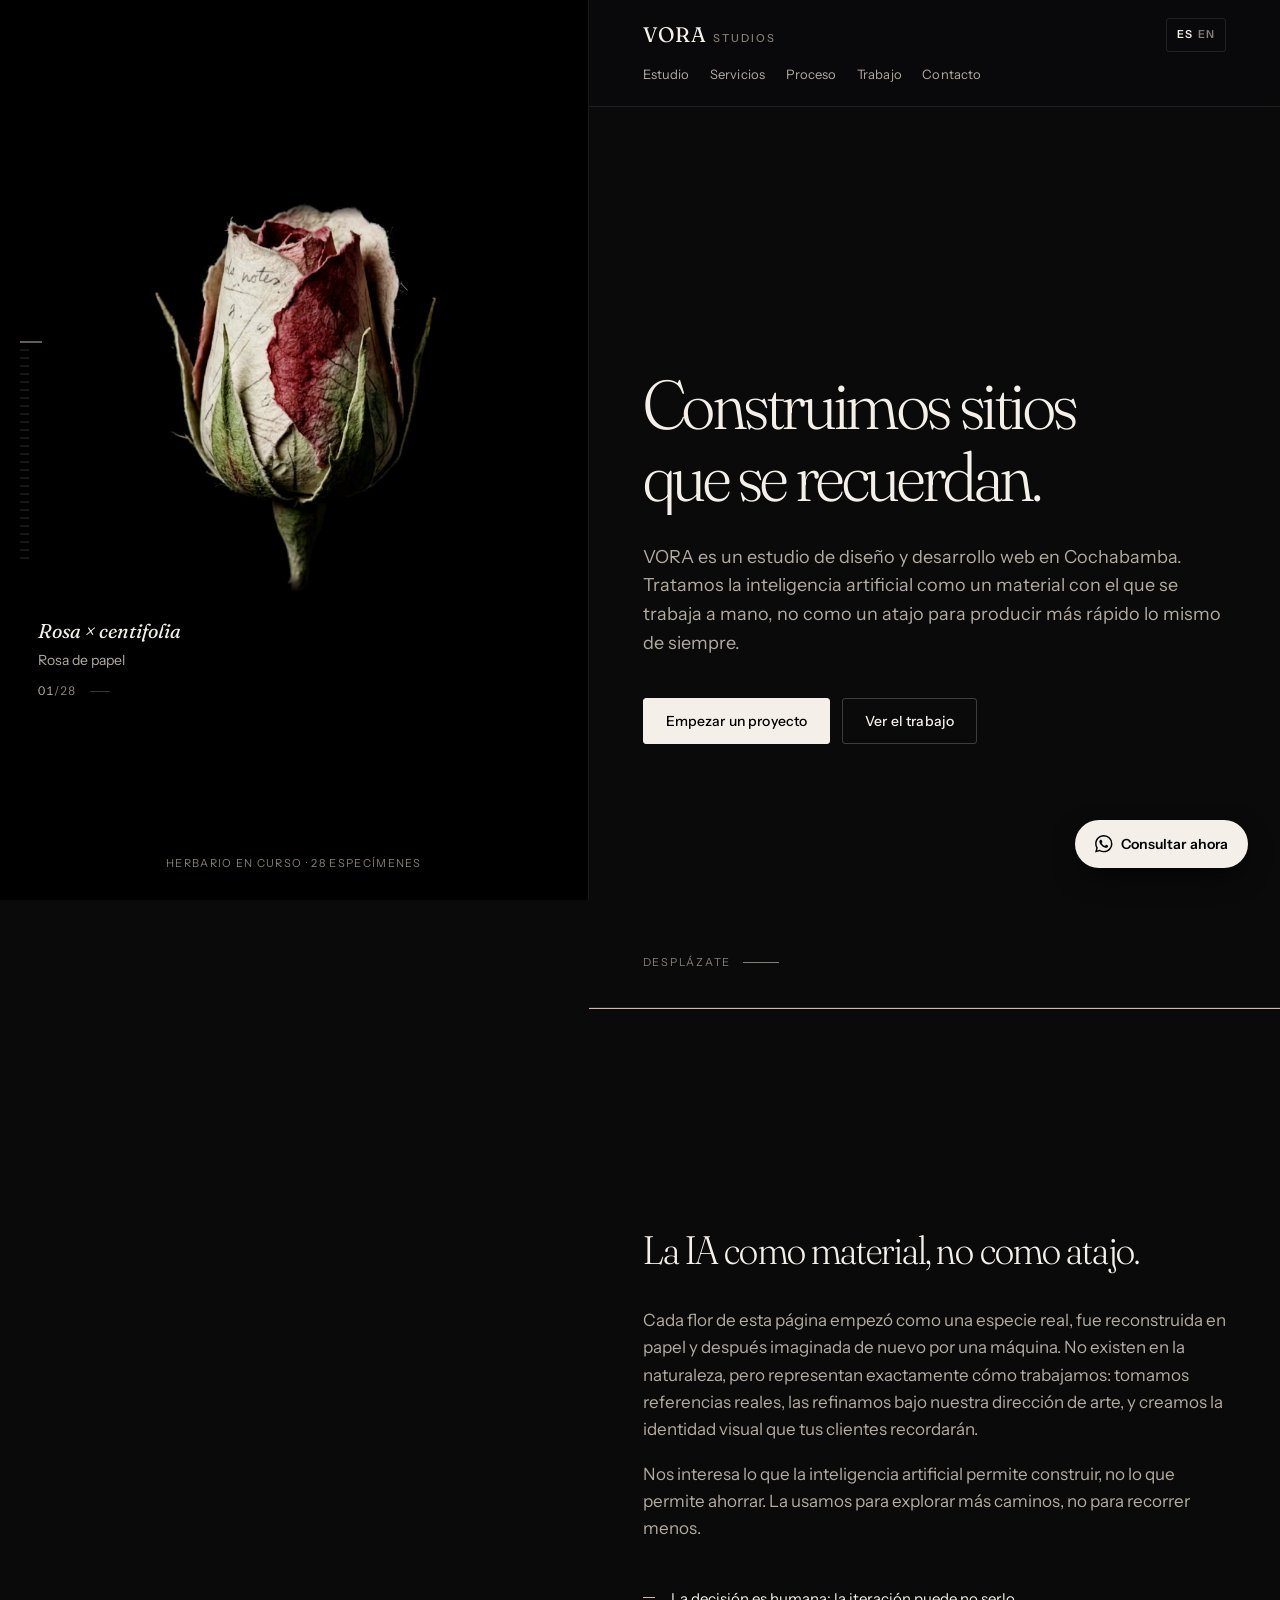
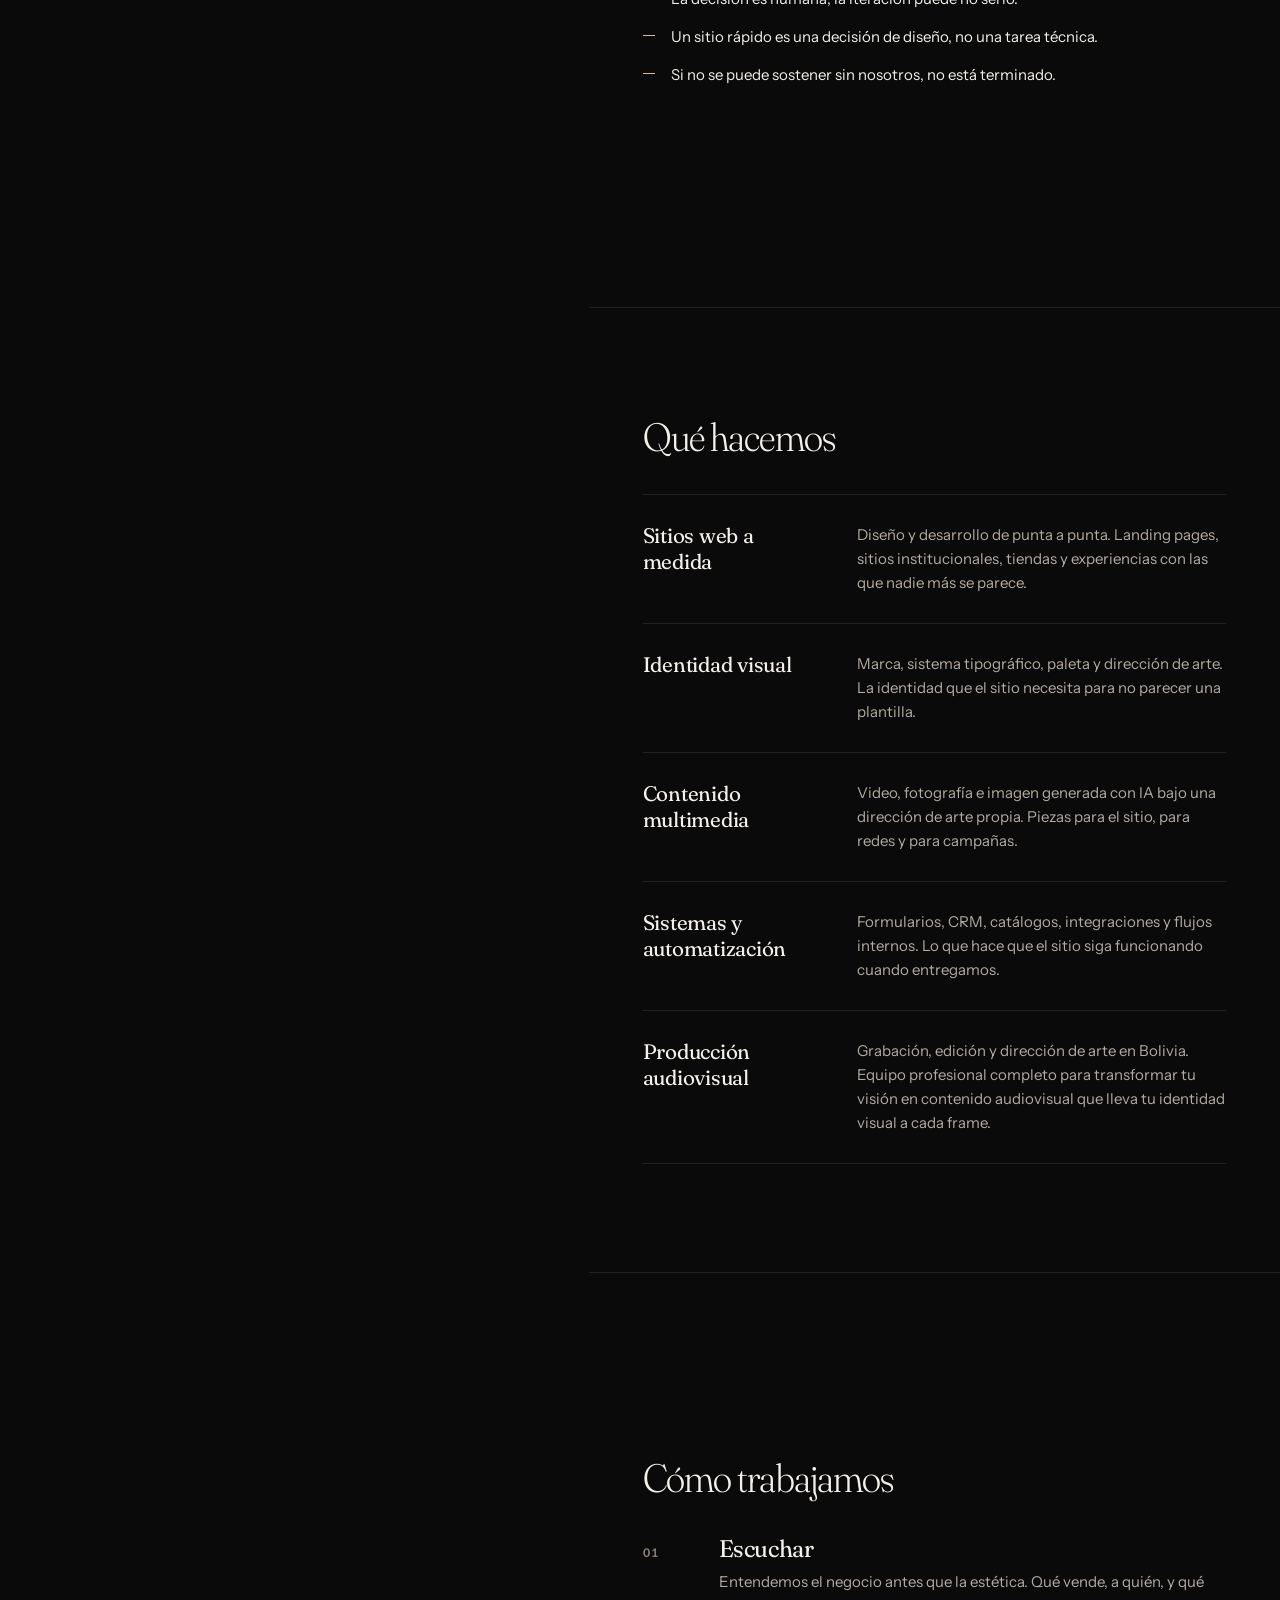
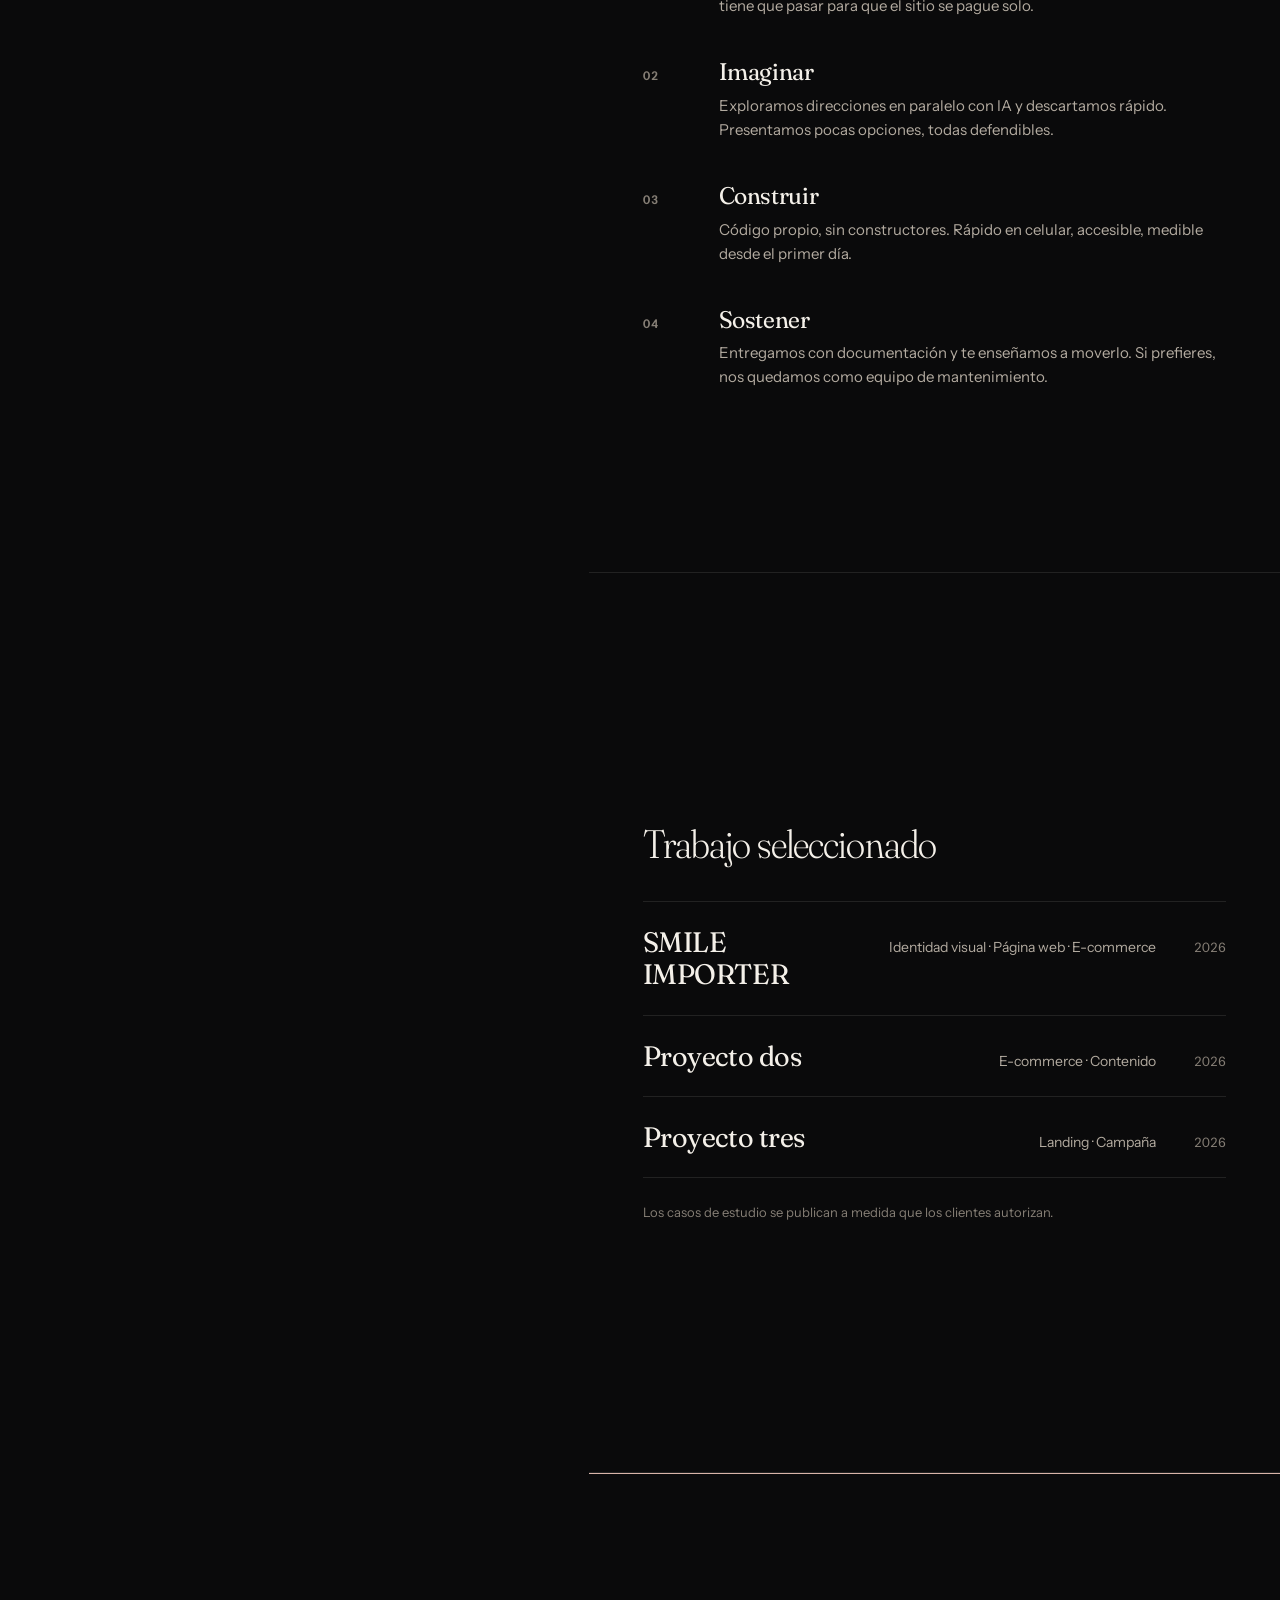
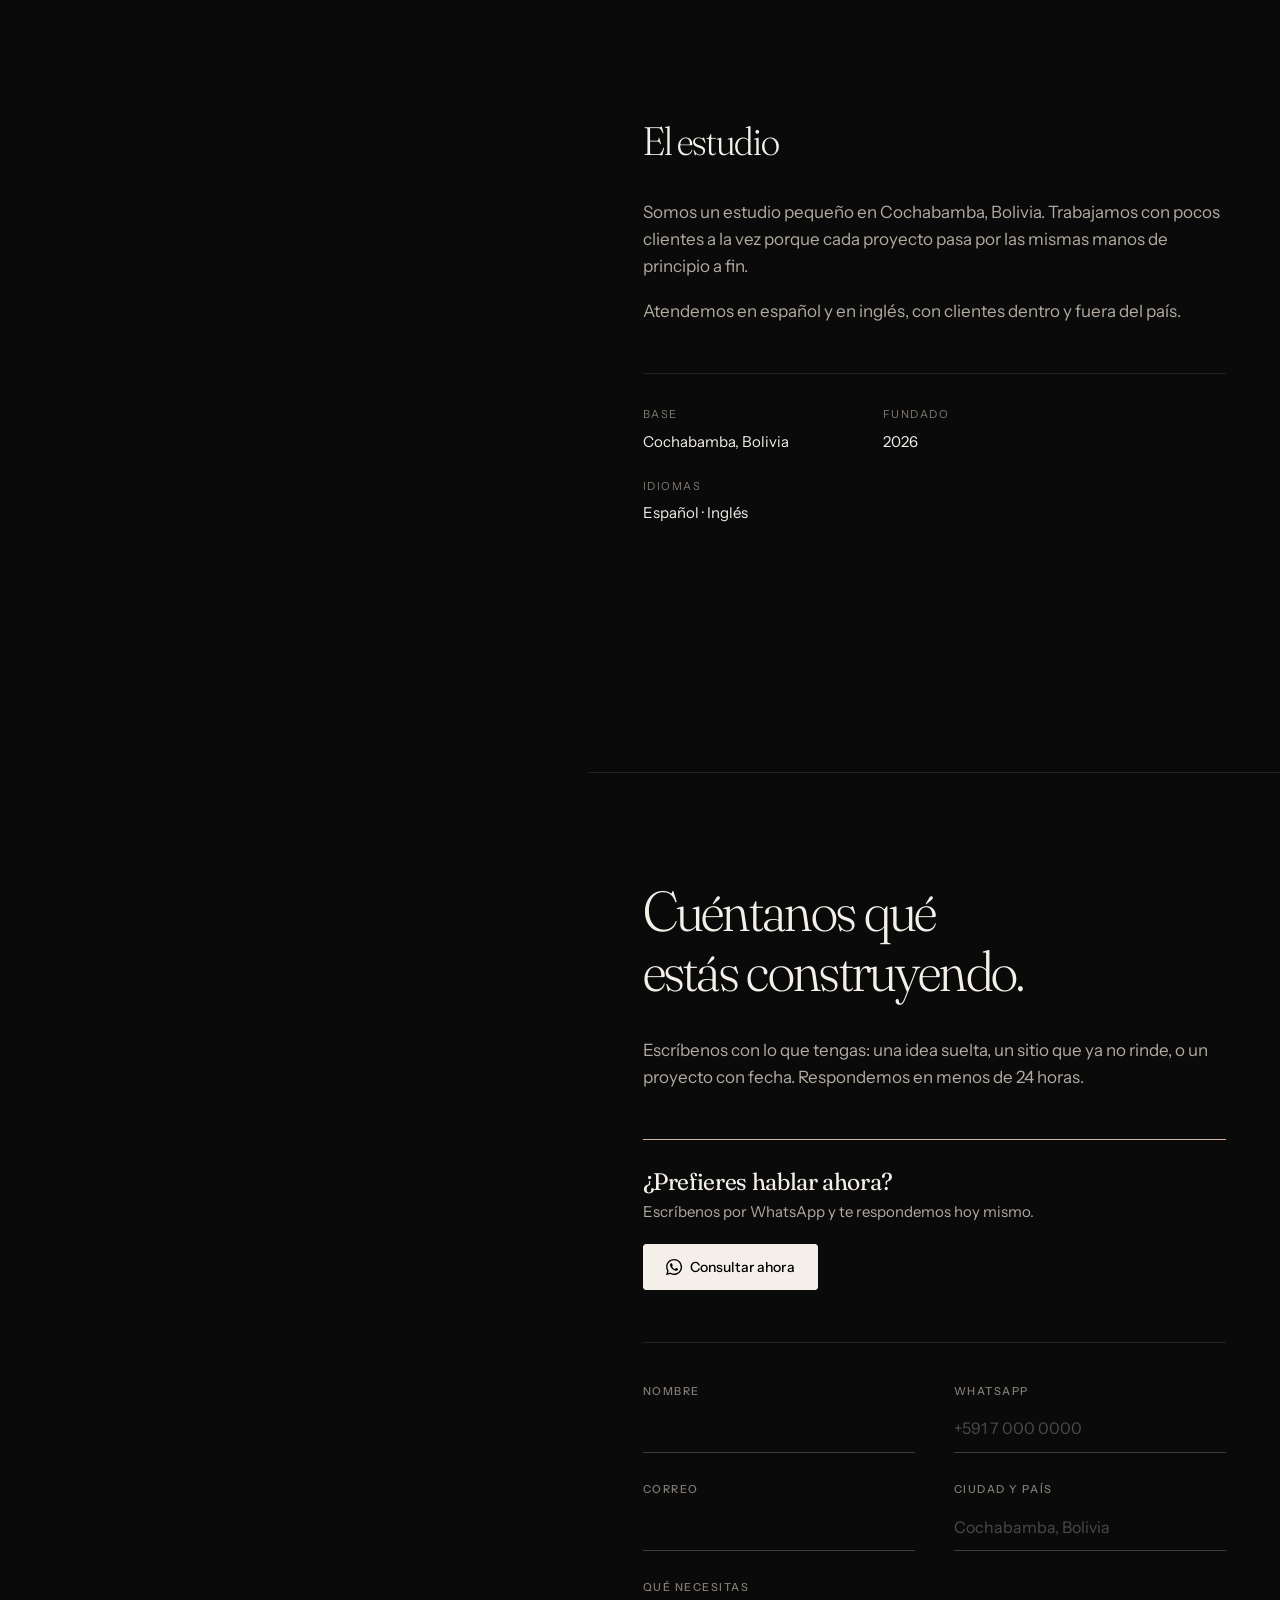
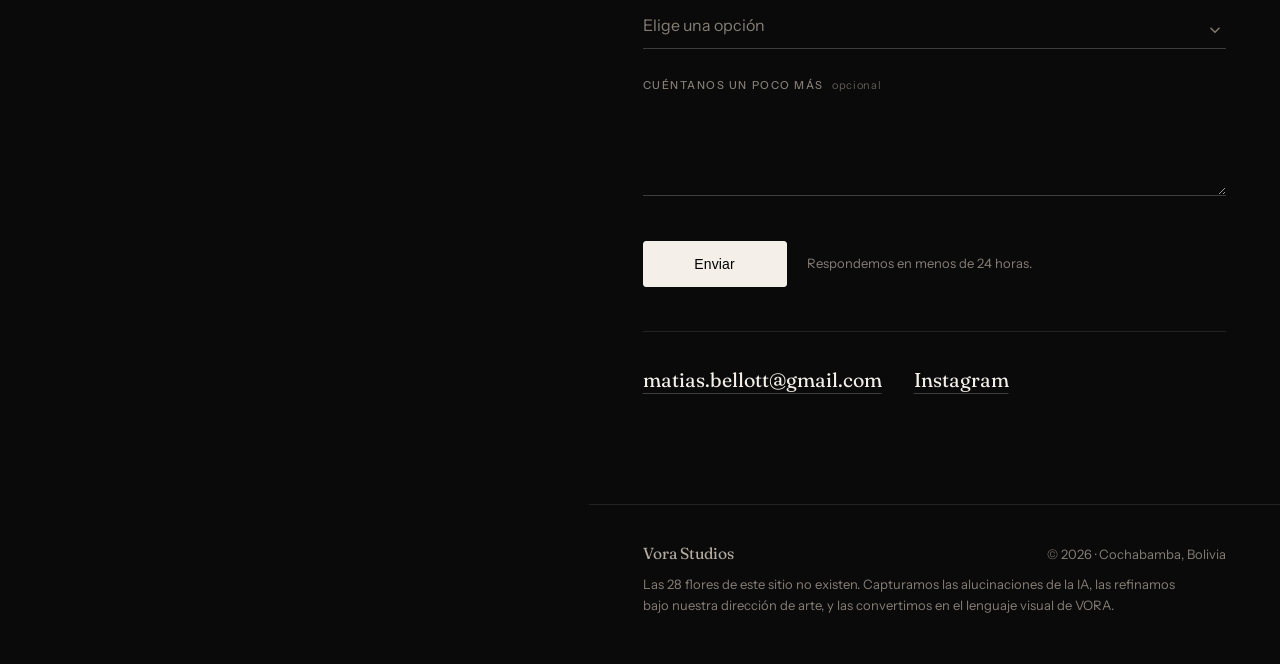
==== index.html @ 1b7791d2 "Sitio de Vora Studios: estático, bilingüe ES/EN, panel de flores con scroll Renombrado de Voluta a V" ====
<!DOCTYPE html>
<html lang="es">
<head>
<meta charset="utf-8">
<meta name="viewport" content="width=device-width, initial-scale=1, viewport-fit=cover">
<title>Vora Studios — Estudio de diseño y desarrollo web</title>
<meta name="description" content="VORA es un estudio de diseño y desarrollo web en Cochabamba, Bolivia. Usamos inteligencia artificial como material creativo, no como atajo.">
<meta name="theme-color" content="#000000">
<link rel="preconnect" href="">
<link rel="stylesheet" href="assets/fonts/fonts.css">
<link rel="stylesheet" href="assets/css/vora.css">
<link rel="preload" as="image" href="assets/video/posters/01-rosa-marfil.jpg">
</head>
<body>

<a class="skip" href="#contenido" data-i18n="skip">Saltar al contenido</a>

<!-- ─────────── Columna izquierda: el herbario ─────────── -->
<aside class="stage" aria-label="Herbario digital de Vora">

  <div class="stage__frame">
    <video class="stage__layer is-live" muted playsinline preload="auto"
           poster="assets/video/posters/01-rosa-marfil.jpg"
           src="assets/video/flores/01-rosa-marfil.mp4"></video>
    <video class="stage__layer" muted playsinline preload="auto"></video>
  </div>

  <figcaption class="specimen" aria-live="polite">
    <p class="specimen__latin" data-slot="latin">Rosa × centifolia</p>
    <p class="specimen__common"><span data-slot="common">Rosa de papel</span><span class="specimen__tag" data-slot="tag" hidden>no registrada</span></p>
    <p class="specimen__meta">
      <span class="specimen__index"><span data-slot="index">01</span><span class="specimen__total">/28</span></span>
      <span class="specimen__phase" data-slot="phase">Observación</span>
    </p>
  </figcaption>

  <ol class="rail" aria-hidden="true"></ol>

  <p class="stage__note" data-i18n="stageNote">Herbario en curso · 28 especímenes</p>
</aside>

<!-- ─────────── Columna derecha: la página ─────────── -->
<div class="page">

  <header class="topbar">
    <a class="mark" href="#inicio" aria-label="Vora Studios, inicio">
      <span class="mark__name">Vora</span>
      <span class="mark__suffix">Studios</span>
    </a>
    <nav class="nav" aria-label="Principal">
      <a href="#estudio" data-i18n="navStudio">Estudio</a>
      <a href="#servicios" data-i18n="navServices">Servicios</a>
      <a href="#proceso" data-i18n="navProcess">Proceso</a>
      <a href="#trabajo" data-i18n="navWork">Trabajo</a>
      <a href="#contacto" data-i18n="navContact">Contacto</a>
    </nav>
    <button class="lang" type="button" aria-label="Cambiar idioma a inglés">
      <span class="lang__on">ES</span><span class="lang__off">EN</span>
    </button>
  </header>

  <main id="contenido">

    <!-- 1 ───────────────────────────────────────────── -->
    <section class="block block--hero" id="inicio">
      <h1 class="hero__title">
        <span class="line"><span data-i18n="heroLine1">Construimos sitios</span></span>
        <span class="line"><span data-i18n="heroLine2">que se recuerdan.</span></span>
      </h1>
      <p class="hero__lede measure" data-i18n="heroLede">
        VORA es un estudio de diseño y desarrollo web en Cochabamba. Tratamos la
        inteligencia artificial como un material con el que se trabaja a mano, no como
        un atajo para producir más rápido lo mismo de siempre.
      </p>
      <div class="hero__actions">
        <a class="btn btn--solid" href="#contacto" data-i18n="heroCtaPrimary">Empezar un proyecto</a>
        <a class="btn btn--ghost" href="#trabajo" data-i18n="heroCtaSecondary">Ver el trabajo</a>
      </div>
      <p class="hero__cue" aria-hidden="true"><span data-i18n="heroCue">Desplázate</span></p>
    </section>

    <!-- 2 ───────────────────────────────────────────── -->
    <section class="block" id="manifiesto" data-reveal="rule">
      <h2 class="h2" data-i18n="manifestoTitle">La IA como material, no como atajo.</h2>
      <div class="prose measure">
        <p data-i18n="manifestoP1">
          Cada flor de esta página empezó como una especie real, fue reconstruida en papel
          y después imaginada de nuevo por una máquina. No existen en la naturaleza, pero representan
          exactamente cómo trabajamos: tomamos referencias reales, las refinamos bajo nuestra dirección de arte,
          y creamos la identidad visual que tus clientes recordarán.
        </p>
        <p data-i18n="manifestoP2">
          Nos interesa lo que la inteligencia artificial permite construir, no lo que permite
          ahorrar. La usamos para explorar más caminos, no para recorrer menos.
        </p>
      </div>
      <ul class="beliefs">
        <li><span data-i18n="belief1">La decisión es humana; la iteración puede no serlo.</span></li>
        <li><span data-i18n="belief2">Un sitio rápido es una decisión de diseño, no una tarea técnica.</span></li>
        <li><span data-i18n="belief3">Si no se puede sostener sin nosotros, no está terminado.</span></li>
      </ul>
    </section>

    <!-- 3 ───────────────────────────────────────────── -->
    <section class="block" id="servicios" data-reveal="stagger">
      <h2 class="h2" data-i18n="servicesTitle">Qué hacemos</h2>
      <ul class="services">
        <li class="service">
          <h3 class="service__name" data-i18n="service1Name">Sitios web a medida</h3>
          <p class="service__desc" data-i18n="service1Desc">Diseño y desarrollo de punta a punta. Landing pages, sitios institucionales, tiendas y experiencias con las que nadie más se parece.</p>
        </li>
        <li class="service">
          <h3 class="service__name" data-i18n="service2Name">Identidad visual</h3>
          <p class="service__desc" data-i18n="service2Desc">Marca, sistema tipográfico, paleta y dirección de arte. La identidad que el sitio necesita para no parecer una plantilla.</p>
        </li>
        <li class="service">
          <h3 class="service__name" data-i18n="service3Name">Contenido multimedia</h3>
          <p class="service__desc" data-i18n="service3Desc">Video, fotografía e imagen generada con IA bajo una dirección de arte propia. Piezas para el sitio, para redes y para campañas.</p>
        </li>
        <li class="service">
          <h3 class="service__name" data-i18n="service4Name">Sistemas y automatización</h3>
          <p class="service__desc" data-i18n="service4Desc">Formularios, CRM, catálogos, integraciones y flujos internos. Lo que hace que el sitio siga funcionando cuando entregamos.</p>
        </li>
        <li class="service">
          <h3 class="service__name" data-i18n="service5Name">Producción audiovisual</h3>
          <p class="service__desc" data-i18n="service5Desc">Grabación, edición y dirección de arte en Bolivia. Equipo profesional completo para transformar tu visión en contenido audiovisual que lleva tu identidad visual a cada frame.</p>
        </li>
      </ul>
    </section>

    <!-- 4 ───────────────────────────────────────────── -->
    <section class="block" id="proceso" data-reveal="stagger">
      <h2 class="h2" data-i18n="processTitle">Cómo trabajamos</h2>
      <ol class="steps">
        <li class="step">
          <span class="step__n">01</span>
          <h3 class="step__name" data-i18n="step1Name">Escuchar</h3>
          <p class="step__desc measure" data-i18n="step1Desc">Entendemos el negocio antes que la estética. Qué vende, a quién, y qué tiene que pasar para que el sitio se pague solo.</p>
        </li>
        <li class="step">
          <span class="step__n">02</span>
          <h3 class="step__name" data-i18n="step2Name">Imaginar</h3>
          <p class="step__desc measure" data-i18n="step2Desc">Exploramos direcciones en paralelo con IA y descartamos rápido. Presentamos pocas opciones, todas defendibles.</p>
        </li>
        <li class="step">
          <span class="step__n">03</span>
          <h3 class="step__name" data-i18n="step3Name">Construir</h3>
          <p class="step__desc measure" data-i18n="step3Desc">Código propio, sin constructores. Rápido en celular, accesible, medible desde el primer día.</p>
        </li>
        <li class="step">
          <span class="step__n">04</span>
          <h3 class="step__name" data-i18n="step4Name">Sostener</h3>
          <p class="step__desc measure" data-i18n="step4Desc">Entregamos con documentación y te enseñamos a moverlo. Si prefieres, nos quedamos como equipo de mantenimiento.</p>
        </li>
      </ol>
    </section>

    <!-- 5 ───────────────────────────────────────────── -->
    <section class="block" id="trabajo" data-reveal="stagger">
      <h2 class="h2" data-i18n="workTitle">Trabajo seleccionado</h2>
      <ul class="work">
        <li class="project">
          <h3 class="project__name" data-i18n="project1Name">SMILE IMPORTER</h3>
          <p class="project__kind" data-i18n="project1Kind">Identidad visual · Página web · E-commerce</p>
          <p class="project__year">2026</p>
        </li>
        <li class="project">
          <h3 class="project__name" data-i18n="project2Name">Proyecto dos</h3>
          <p class="project__kind" data-i18n="project2Kind">E-commerce · Contenido</p>
          <p class="project__year">2026</p>
        </li>
        <li class="project">
          <h3 class="project__name" data-i18n="project3Name">Proyecto tres</h3>
          <p class="project__kind" data-i18n="project3Kind">Landing · Campaña</p>
          <p class="project__year">2026</p>
        </li>
      </ul>
      <p class="work__note" data-i18n="workNote">Los casos de estudio se publican a medida que los clientes autorizan.</p>
    </section>

    <!-- 6 ───────────────────────────────────────────── -->
    <section class="block" id="estudio" data-reveal="rule">
      <h2 class="h2" data-i18n="studioTitle">El estudio</h2>
      <div class="prose measure">
        <p data-i18n="studioP1">
          Somos un estudio pequeño en Cochabamba, Bolivia. Trabajamos con pocos clientes
          a la vez porque cada proyecto pasa por las mismas manos de principio a fin.
        </p>
        <p data-i18n="studioP2">
          Atendemos en español y en inglés, con clientes dentro y fuera del país.
        </p>
      </div>
      <dl class="facts">
        <div><dt data-i18n="factBaseLabel">Base</dt><dd data-i18n="factBaseValue">Cochabamba, Bolivia</dd></div>
        <div><dt data-i18n="factFoundedLabel">Fundado</dt><dd>2026</dd></div>
        <div><dt data-i18n="factLangLabel">Idiomas</dt><dd data-i18n="factLangValue">Español · Inglés</dd></div>
      </dl>
    </section>

    <!-- 7 ───────────────────────────────────────────── -->
    <section class="block block--contact" id="contacto">
      <h2 class="h2 h2--big" data-i18n="contactTitle">Cuéntanos qué estás construyendo.</h2>
      <p class="prose measure" data-i18n="contactLede">
        Escríbenos con lo que tengas: una idea suelta, un sitio que ya no rinde, o un
        proyecto con fecha. Respondemos en menos de 24 horas.
      </p>

      <!-- Salida rápida para quien no quiere llenar campos -->
      <aside class="direct">
        <div>
          <p class="direct__title" data-i18n="directTitle">¿Prefieres hablar ahora?</p>
          <p class="direct__sub" data-i18n="directSub">Escríbenos por WhatsApp y te respondemos hoy mismo.</p>
        </div>
        <a class="btn btn--solid direct__btn" data-wa href="#" rel="noopener">
          <svg class="ico" viewBox="0 0 24 24" fill="currentColor" aria-hidden="true"><path d="M17.472 14.382c-.297-.149-1.758-.867-2.03-.967-.273-.099-.471-.148-.67.15-.197.297-.767.966-.94 1.164-.173.199-.347.223-.644.075-.297-.15-1.255-.463-2.39-1.475-.883-.788-1.48-1.761-1.653-2.059-.173-.297-.018-.458.13-.606.134-.133.298-.347.446-.52.149-.174.198-.298.298-.497.099-.198.05-.371-.025-.52-.075-.149-.669-1.612-.916-2.207-.242-.579-.487-.5-.669-.51a12.8 12.8 0 0 0-.57-.01c-.198 0-.52.074-.792.372-.272.297-1.04 1.016-1.04 2.479 0 1.462 1.065 2.875 1.213 3.074.149.198 2.096 3.2 5.077 4.487.71.306 1.263.489 1.694.625.712.227 1.36.195 1.872.118.571-.085 1.758-.719 2.006-1.413.248-.694.248-1.289.173-1.413-.074-.124-.272-.198-.57-.347m-5.421 7.403h-.004a9.87 9.87 0 0 1-5.031-1.378l-.361-.214-3.741.982.998-3.648-.235-.374a9.86 9.86 0 0 1-1.51-5.26c.001-5.45 4.436-9.884 9.888-9.884 2.64 0 5.122 1.03 6.988 2.898a9.825 9.825 0 0 1 2.893 6.994c-.003 5.45-4.437 9.884-9.885 9.884m8.413-18.297A11.815 11.815 0 0 0 12.05 0C5.495 0 .16 5.335.157 11.892c0 2.096.547 4.142 1.588 5.945L.057 24l6.305-1.654a11.882 11.882 0 0 0 5.683 1.448h.005c6.554 0 11.89-5.335 11.893-11.893A11.821 11.821 0 0 0 20.465 3.488"/></svg>
          <span data-i18n="waCta">Consultar ahora</span>
        </a>
      </aside>

      <form class="form" novalidate>
        <div class="form__grid">
          <p class="field">
            <label class="field__label" for="f-nombre" data-i18n="fName">Nombre</label>
            <input class="field__input" id="f-nombre" name="nombre" type="text"
                   autocomplete="name" required maxlength="80">
          </p>
          <p class="field">
            <label class="field__label" for="f-wa" data-i18n="fPhone">WhatsApp</label>
            <input class="field__input" id="f-wa" name="whatsapp" type="tel"
                   autocomplete="tel" required maxlength="24" placeholder="+591 7 000 0000">
          </p>
          <p class="field">
            <label class="field__label" for="f-mail" data-i18n="fMail">Correo</label>
            <input class="field__input" id="f-mail" name="correo" type="email"
                   autocomplete="email" required maxlength="120">
          </p>
          <p class="field">
            <label class="field__label" for="f-lugar" data-i18n="fPlace">Ciudad y país</label>
            <input class="field__input" id="f-lugar" name="lugar" type="text"
                   required maxlength="80" placeholder="Cochabamba, Bolivia">
          </p>
        </div>

        <p class="field">
          <label class="field__label" for="f-tipo" data-i18n="fKind">Qué necesitas</label>
          <span class="field__select">
            <select class="field__input" id="f-tipo" name="tipo" required>
              <option value="" selected disabled data-i18n="fKind0">Elige una opción</option>
              <option data-i18n="fKind1">Sitio web a medida</option>
              <option data-i18n="fKind2">Rediseño de un sitio que ya tengo</option>
              <option data-i18n="fKind3">Identidad visual</option>
              <option data-i18n="fKind4">Contenido multimedia</option>
              <option data-i18n="fKind5">Sistemas y automatización</option>
              <option data-i18n="fKind6">Varias cosas · todavía no lo tengo claro</option>
            </select>
            <svg class="field__chevron" viewBox="0 0 24 24" fill="none" stroke="currentColor"
                 stroke-width="1.75" aria-hidden="true"><path d="m6 9 6 6 6-6"/></svg>
          </span>
        </p>

        <p class="field">
          <label class="field__label" for="f-detalle">
            <span data-i18n="fDetail">Cuéntanos un poco más</span>
            <span class="field__opt" data-i18n="fOptional">opcional</span>
          </label>
          <textarea class="field__input" id="f-detalle" name="detalle" rows="3" maxlength="600"></textarea>
        </p>

        <div class="form__foot">
          <button class="btn btn--solid form__send" type="submit">
            <span data-i18n="fSend">Enviar</span>
          </button>
          <p class="form__note" data-i18n="fNote">Respondemos en menos de 24 horas.</p>
        </div>

        <p class="form__msg" role="status" aria-live="polite" hidden></p>
      </form>

      <!-- El correo se arma en JS por lo mismo que el número: un mailto: escrito
           en el HTML es lo primero que levantan los bots de spam. -->
      <ul class="channels">
        <li><a data-mail href="#">—</a></li>
        <li><a href="https://instagram.com/" rel="noopener">Instagram</a></li>
      </ul>
    </section>

  </main>

  <footer class="foot">
    <p class="foot__mark">Vora Studios</p>
    <p class="foot__legal">© <span data-slot="year">2026</span> · <span data-i18n="footRights">Cochabamba, Bolivia</span></p>
    <p class="foot__credit" data-i18n="footCredit">Las 28 flores de este sitio no existen. Capturamos las alucinaciones de la IA, las refinamos bajo nuestra dirección de arte, y las convertimos en el lenguaje visual de VORA.</p>
  </footer>

</div>

<!-- Aparece pasado el hero y acompaña el resto del scroll -->
<a class="fab" data-wa href="#" rel="noopener" aria-label="Consultar por WhatsApp">
  <svg class="ico" viewBox="0 0 24 24" fill="currentColor" aria-hidden="true"><path d="M17.472 14.382c-.297-.149-1.758-.867-2.03-.967-.273-.099-.471-.148-.67.15-.197.297-.767.966-.94 1.164-.173.199-.347.223-.644.075-.297-.15-1.255-.463-2.39-1.475-.883-.788-1.48-1.761-1.653-2.059-.173-.297-.018-.458.13-.606.134-.133.298-.347.446-.52.149-.174.198-.298.298-.497.099-.198.05-.371-.025-.52-.075-.149-.669-1.612-.916-2.207-.242-.579-.487-.5-.669-.51a12.8 12.8 0 0 0-.57-.01c-.198 0-.52.074-.792.372-.272.297-1.04 1.016-1.04 2.479 0 1.462 1.065 2.875 1.213 3.074.149.198 2.096 3.2 5.077 4.487.71.306 1.263.489 1.694.625.712.227 1.36.195 1.872.118.571-.085 1.758-.719 2.006-1.413.248-.694.248-1.289.173-1.413-.074-.124-.272-.198-.57-.347m-5.421 7.403h-.004a9.87 9.87 0 0 1-5.031-1.378l-.361-.214-3.741.982.998-3.648-.235-.374a9.86 9.86 0 0 1-1.51-5.26c.001-5.45 4.436-9.884 9.888-9.884 2.64 0 5.122 1.03 6.988 2.898a9.825 9.825 0 0 1 2.893 6.994c-.003 5.45-4.437 9.884-9.885 9.884m8.413-18.297A11.815 11.815 0 0 0 12.05 0C5.495 0 .16 5.335.157 11.892c0 2.096.547 4.142 1.588 5.945L.057 24l6.305-1.654a11.882 11.882 0 0 0 5.683 1.448h.005c6.554 0 11.89-5.335 11.893-11.893A11.821 11.821 0 0 0 20.465 3.488"/></svg>
  <span class="fab__label" data-i18n="waCta">Consultar ahora</span>
</a>

<script src="assets/js/flores.js"></script>
<script src="assets/js/i18n.js"></script>
<script src="assets/js/vora.js"></script>
</body>
</html>
---- assets/fonts/fonts.css ----
/* vietnamese */
@font-face {
  font-family: 'Fraunces';
  font-style: italic;
  font-weight: 300 700;
  font-display: swap;
  src: url(./6NUT8FyLNQOQZAnv9ZwNpOQkzO1A.woff2) format('woff2');
  unicode-range: U+0102-0103, U+0110-0111, U+0128-0129, U+0168-0169, U+01A0-01A1, U+01AF-01B0, U+0300-0301, U+0303-0304, U+0308-0309, U+0323, U+0329, U+1EA0-1EF9, U+20AB;
}
/* latin-ext */
@font-face {
  font-family: 'Fraunces';
  font-style: italic;
  font-weight: 300 700;
  font-display: swap;
  src: url(./6NUT8FyLNQOQZAnv9ZwNpOUkzO1A.woff2) format('woff2');
  unicode-range: U+0100-02BA, U+02BD-02C5, U+02C7-02CC, U+02CE-02D7, U+02DD-02FF, U+0304, U+0308, U+0329, U+1D00-1DBF, U+1E00-1E9F, U+1EF2-1EFF, U+2020, U+20A0-20AB, U+20AD-20C0, U+2113, U+2C60-2C7F, U+A720-A7FF;
}
/* latin */
@font-face {
  font-family: 'Fraunces';
  font-style: italic;
  font-weight: 300 700;
  font-display: swap;
  src: url(./6NUT8FyLNQOQZAnv9ZwNpOskzA.woff2) format('woff2');
  unicode-range: U+0000-00FF, U+0131, U+0152-0153, U+02BB-02BC, U+02C6, U+02DA, U+02DC, U+0304, U+0308, U+0329, U+2000-206F, U+20AC, U+2122, U+2191, U+2193, U+2212, U+2215, U+FEFF, U+FFFD;
}
/* vietnamese */
@font-face {
  font-family: 'Fraunces';
  font-style: normal;
  font-weight: 300 700;
  font-display: swap;
  src: url(./6NUV8FyLNQOQZAnv9ZwHlOk8yA.woff2) format('woff2');
  unicode-range: U+0102-0103, U+0110-0111, U+0128-0129, U+0168-0169, U+01A0-01A1, U+01AF-01B0, U+0300-0301, U+0303-0304, U+0308-0309, U+0323, U+0329, U+1EA0-1EF9, U+20AB;
}
/* latin-ext */
@font-face {
  font-family: 'Fraunces';
  font-style: normal;
  font-weight: 300 700;
  font-display: swap;
  src: url(./6NUV8FyLNQOQZAnv9ZwGlOk8yA.woff2) format('woff2');
  unicode-range: U+0100-02BA, U+02BD-02C5, U+02C7-02CC, U+02CE-02D7, U+02DD-02FF, U+0304, U+0308, U+0329, U+1D00-1DBF, U+1E00-1E9F, U+1EF2-1EFF, U+2020, U+20A0-20AB, U+20AD-20C0, U+2113, U+2C60-2C7F, U+A720-A7FF;
}
/* latin */
@font-face {
  font-family: 'Fraunces';
  font-style: normal;
  font-weight: 300 700;
  font-display: swap;
  src: url(./6NUV8FyLNQOQZAnv9ZwIlOk.woff2) format('woff2');
  unicode-range: U+0000-00FF, U+0131, U+0152-0153, U+02BB-02BC, U+02C6, U+02DA, U+02DC, U+0304, U+0308, U+0329, U+2000-206F, U+20AC, U+2122, U+2191, U+2193, U+2212, U+2215, U+FEFF, U+FFFD;
}
/* latin-ext */
@font-face {
  font-family: 'Instrument Sans';
  font-style: italic;
  font-weight: 400 700;
  font-stretch: 100%;
  font-display: swap;
  src: url(./pxitypc9vsFDm051Uf6KVwgkfoSbSnNPooZAN0lInHGpCWNu2ZGRu3k.woff2) format('woff2');
  unicode-range: U+0100-02BA, U+02BD-02C5, U+02C7-02CC, U+02CE-02D7, U+02DD-02FF, U+0304, U+0308, U+0329, U+1D00-1DBF, U+1E00-1E9F, U+1EF2-1EFF, U+2020, U+20A0-20AB, U+20AD-20C0, U+2113, U+2C60-2C7F, U+A720-A7FF;
}
/* latin */
@font-face {
  font-family: 'Instrument Sans';
  font-style: italic;
  font-weight: 400 700;
  font-stretch: 100%;
  font-display: swap;
  src: url(./pxitypc9vsFDm051Uf6KVwgkfoSbSnNPooZAN0lInHGpCWNu15GR.woff2) format('woff2');
  unicode-range: U+0000-00FF, U+0131, U+0152-0153, U+02BB-02BC, U+02C6, U+02DA, U+02DC, U+0304, U+0308, U+0329, U+2000-206F, U+20AC, U+2122, U+2191, U+2193, U+2212, U+2215, U+FEFF, U+FFFD;
}
/* latin-ext */
@font-face {
  font-family: 'Instrument Sans';
  font-style: normal;
  font-weight: 400 700;
  font-stretch: 100%;
  font-display: swap;
  src: url(./pxiTypc9vsFDm051Uf6KVwgkfoSxQ0GsQv8ToedPibnr0She1YmV.woff2) format('woff2');
  unicode-range: U+0100-02BA, U+02BD-02C5, U+02C7-02CC, U+02CE-02D7, U+02DD-02FF, U+0304, U+0308, U+0329, U+1D00-1DBF, U+1E00-1E9F, U+1EF2-1EFF, U+2020, U+20A0-20AB, U+20AD-20C0, U+2113, U+2C60-2C7F, U+A720-A7FF;
}
/* latin */
@font-face {
  font-family: 'Instrument Sans';
  font-style: normal;
  font-weight: 400 700;
  font-stretch: 100%;
  font-display: swap;
  src: url(./pxiTypc9vsFDm051Uf6KVwgkfoSxQ0GsQv8ToedPibnr0SZe1Q.woff2) format('woff2');
  unicode-range: U+0000-00FF, U+0131, U+0152-0153, U+02BB-02BC, U+02C6, U+02DA, U+02DC, U+0304, U+0308, U+0329, U+2000-206F, U+20AC, U+2122, U+2191, U+2193, U+2212, U+2215, U+FEFF, U+FFFD;
}
---- assets/css/vora.css ----
/* ══════════════════════════════════════════════════════════
   VORA STUDIOS
   El negro de la página es el mismo negro del video: el clip
   no se pega encima de la interfaz, la flor flota dentro.
   ══════════════════════════════════════════════════════════ */

:root {
  /* Superficies — el fondo del herbario es negro puro para fundirse con el clip */
  --void:        #000000;
  --page:        #0A0A0B;
  --line:        rgba(244, 240, 233, .10);
  --line-strong: rgba(244, 240, 233, .22);
  --wash:        rgba(244, 240, 233, .028);

  /* Tinta — marfil y sus derivados cálidos, nunca gris neutro */
  --ink:   #F4F0E9;
  --ink-2: #B3ABA0;
  --ink-3: #857E75;

  /* Único acento: rosa empolvado de la paleta del herbario */
  --bloom: #D8B4A8;

  --font-display: 'Fraunces', 'Iowan Old Style', Georgia, 'Times New Roman', serif;
  --font-text: 'Instrument Sans', ui-sans-serif, -apple-system, 'Segoe UI', Roboto, sans-serif;

  --ease-out: cubic-bezier(.23, 1, .32, 1);
  --ease-soft: cubic-bezier(.4, 0, .2, 1);

  /* En % y no en vw: vw incluye la barra de scroll y desalinea columna y página. */
  --stage-w: 46%;
  --gutter: clamp(1.5rem, 4.2vw, 5rem);
}

*, *::before, *::after { box-sizing: border-box; }

html { -webkit-text-size-adjust: 100%; scroll-behavior: smooth; }
@media (prefers-reduced-motion: reduce) { html { scroll-behavior: auto; } }

body {
  margin: 0;
  background: var(--page);
  color: var(--ink);
  font-family: var(--font-text);
  font-size: 1.0625rem;
  line-height: 1.6;
  font-synthesis-weight: none;
  -webkit-font-smoothing: antialiased;
  text-rendering: optimizeLegibility;
}

/* Superficies del navegador: también son parte del diseño */
::selection { background: rgba(216, 180, 168, .24); color: var(--ink); }
::-webkit-scrollbar { width: 10px; height: 10px; }
::-webkit-scrollbar-track { background: var(--void); }
::-webkit-scrollbar-thumb { background: #262421; border: 3px solid var(--void); border-radius: 99px; }
::-webkit-scrollbar-thumb:hover { background: #3A3733; }
html { scrollbar-color: #262421 var(--void); scrollbar-width: thin; }

:focus-visible {
  outline: 2px solid var(--bloom);
  outline-offset: 3px;
  border-radius: 2px;
}

img, video { display: block; max-width: 100%; }
h1, h2, h3, p, ul, ol, dl, dd, figure, figcaption { margin: 0; }
ul, ol { padding: 0; list-style: none; }
a { color: inherit; }

.skip {
  position: fixed; top: .75rem; left: .75rem; z-index: 99;
  padding: .6rem 1rem; background: var(--ink); color: var(--void);
  font-size: .8125rem; text-decoration: none; border-radius: 3px;
  transform: translateY(-160%);
  transition: transform .2s var(--ease-out);
}
.skip:focus-visible { transform: none; }

.measure { max-width: 38rem; }


/* ══════════════════════════════════════════════════════════
   HERBARIO — columna izquierda
   ══════════════════════════════════════════════════════════ */

.stage {
  position: fixed;
  inset: 0 auto 0 0;
  width: var(--stage-w);
  background: var(--void);
  border-right: 1px solid var(--line);
  display: flex;
  flex-direction: column;
  align-items: center;
  justify-content: center;
  gap: clamp(1.5rem, 3vh, 2.75rem);
  padding: clamp(2rem, 5vh, 4rem) clamp(1.5rem, 3vw, 3.5rem);
  z-index: 0;
}

/* 11:9 — la proporción del recorte, que está medido sobre los 28 clips y no
   estimado: cropdetect da la unión x 216–1056, y 0–720, y el recorte toma
   880×720 desde x=200. Ninguna flor pierde un pétalo; lo que se fue son
   400 px de negro vacío en los costados. Ver tools/build-flores.sh. */
.stage__frame {
  position: relative;
  width: min(100%, 30rem);
  aspect-ratio: 11 / 9;
  flex-shrink: 0;

  /* El borde del clip se disuelve en la columna: sin este difuminado el video
     se lee como un rectángulo pegado encima, y el tallo queda cortado en seco. */
  --feather: 5%;
  -webkit-mask-image:
    linear-gradient(to bottom, transparent 0, #000 var(--feather), #000 calc(100% - var(--feather)), transparent 100%),
    linear-gradient(to right,  transparent 0, #000 var(--feather), #000 calc(100% - var(--feather)), transparent 100%);
  -webkit-mask-composite: source-in;
  mask-image:
    linear-gradient(to bottom, transparent 0, #000 var(--feather), #000 calc(100% - var(--feather)), transparent 100%),
    linear-gradient(to right,  transparent 0, #000 var(--feather), #000 calc(100% - var(--feather)), transparent 100%);
  mask-composite: intersect;
}

.stage__layer {
  position: absolute;
  inset: 0;
  width: 100%;
  height: 100%;
  /* contain y no cover: con cover cualquier desajuste de proporción vuelve a
     comerse los pétalos de los costados. */
  object-fit: contain;
  opacity: 0;
  /* El cruce entre especímenes es lento y limpio: sin escala, sin blur,
     sin nada que se lea como inestabilidad de cámara. */
  transition: opacity 1100ms ease;
  will-change: opacity;
}
.stage__layer.is-live { opacity: 1; }

/* Ficha del espécimen */
.specimen {
  width: min(100%, 32rem);
  display: grid;
  gap: .375rem;
}
.specimen__latin {
  font-family: var(--font-display);
  font-variation-settings: 'SOFT' 40, 'WONK' 1, 'opsz' 40;
  font-style: italic;
  font-weight: 400;
  font-size: 1.25rem;
  line-height: 1.2;
  color: var(--ink);
}
.specimen__latin:empty::after { content: '—'; color: var(--ink-3); }
.specimen__common {
  display: flex;
  align-items: baseline;
  gap: .625rem;
  font-size: .875rem;
  color: var(--ink-2);
}
.specimen__tag {
  font-size: .6875rem;
  letter-spacing: .1em;
  text-transform: uppercase;
  color: var(--bloom);
  border: 1px solid rgba(216, 180, 168, .32);
  border-radius: 2px;
  /* line-height propio: heredar el 1.6 del cuerpo estiraba la caja y dejaba
     el texto contra el filete en vez de centrado. */
  line-height: 1.35;
  padding: .25rem .5rem;
  white-space: nowrap;
}
.specimen__meta {
  display: flex;
  align-items: baseline;
  gap: .875rem;
  margin-top: .25rem;
  font-size: .75rem;
  letter-spacing: .08em;
  text-transform: uppercase;
  color: var(--ink-3);
}
.specimen__index { font-variant-numeric: tabular-nums; color: var(--ink-2); }
.specimen__total { color: var(--ink-3); }
.specimen__phase::before {
  content: '';
  display: inline-block;
  width: 1.25rem; height: 1px;
  margin-right: .75rem;
  vertical-align: .25em;
  background: var(--line-strong);
}

/* Riel de 28 marcas: dice en qué punto del herbario estás */
.rail {
  position: absolute;
  left: clamp(1rem, 1.6vw, 1.75rem);
  top: 50%;
  transform: translateY(-50%);
  display: grid;
  gap: 7px;
}
/* La marca mide siempre 22px y se encoge con scaleX. Animar el `width` hacía
   que la columna del grid se remidiera en cada cambio de flor, con las 28
   marcas dentro; scaleX se resuelve en el compositor y no toca el layout. */
.rail li {
  width: 22px; height: 1px;
  background: var(--ink);
  opacity: .18;
  transform: scaleX(.409);   /* 9 / 22 */
  transform-origin: left center;
  transition: transform .45s var(--ease-out), opacity .45s var(--ease-out), background-color .45s var(--ease-out);
}
.rail li.is-seen { opacity: .34; }
.rail li.is-on { transform: scaleX(1); opacity: 1; background: var(--bloom); }

.stage__note {
  position: absolute;
  bottom: clamp(1.25rem, 3vh, 2.25rem);
  font-size: .6875rem;
  letter-spacing: .12em;
  text-transform: uppercase;
  color: var(--ink-3);
}


/* ══════════════════════════════════════════════════════════
   PÁGINA — columna derecha
   ══════════════════════════════════════════════════════════ */

.page {
  position: relative;
  z-index: 1;
  margin-left: var(--stage-w);
  min-height: 100svh;
  background: var(--page);
}

/* ── Barra superior ───────────────────────────────── */
.topbar {
  position: sticky;
  top: 0;
  z-index: 10;
  display: flex;
  align-items: center;
  gap: clamp(1rem, 3vw, 2.5rem);
  padding: 1.125rem var(--gutter);
  background: color-mix(in srgb, var(--page) 82%, transparent);
  backdrop-filter: blur(14px) saturate(1.1);
  -webkit-backdrop-filter: blur(14px) saturate(1.1);
  border-bottom: 1px solid transparent;
  transition: border-color .3s var(--ease-soft);
}
.topbar.is-stuck { border-bottom-color: var(--line); }

.mark {
  display: flex;
  align-items: baseline;
  gap: .4rem;
  margin-right: auto;
  text-decoration: none;
  font-family: var(--font-display);
  font-variation-settings: 'SOFT' 40, 'WONK' 1, 'opsz' 40;
}
.mark__name {
  font-size: 1.3125rem;
  font-weight: 400;
  letter-spacing: .04em;
  text-transform: uppercase;
}
.mark__suffix {
  font-family: var(--font-text);
  font-size: .6875rem;
  font-weight: 500;
  letter-spacing: .18em;
  text-transform: uppercase;
  color: var(--ink-3);
}

.nav {
  display: flex;
  gap: clamp(.875rem, 1.8vw, 1.75rem);
  font-size: .8125rem;
  letter-spacing: .01em;
}
.nav a {
  color: var(--ink-2);
  text-decoration: none;
  padding-block: .25rem;
  transition: color .2s var(--ease-soft);
}
@media (hover: hover) and (pointer: fine) {
  .nav a:hover { color: var(--ink); }
}
.nav a.is-current { color: var(--ink); }

.lang {
  display: flex;
  align-items: center;
  gap: .3rem;
  padding: .4375rem .625rem;
  font: inherit;
  font-size: .6875rem;
  font-weight: 600;
  letter-spacing: .1em;
  color: var(--ink-3);
  background: none;
  border: 1px solid var(--line);
  border-radius: 3px;
  cursor: pointer;
  transition: transform .16s var(--ease-out), border-color .2s var(--ease-soft);
}
.lang:active { transform: scale(.96); }
@media (hover: hover) and (pointer: fine) {
  .lang:hover { border-color: var(--line-strong); }
}
.lang__on { color: var(--ink); }

/* ── Bloques ──────────────────────────────────────── */
.block {
  display: flex;
  flex-direction: column;
  justify-content: center;
  min-height: 100svh;
  padding: clamp(5rem, 12vh, 9rem) var(--gutter);
  border-top: 1px solid var(--line);
}
.block:first-child { border-top: 0; }

.h2 {
  font-family: var(--font-display);
  font-variation-settings: 'SOFT' 45, 'WONK' 1, 'opsz' 100;
  font-weight: 300;
  font-size: clamp(1.9rem, 3.1vw, 3rem);
  line-height: 1.06;
  letter-spacing: -.022em;
  text-wrap: balance;
  max-width: 22ch;
  margin-bottom: 2.25rem;
}
.h2--big {
  font-size: clamp(2.4rem, 4.4vw, 4rem);
  letter-spacing: -.03em;
}

.prose p + p { margin-top: 1.125rem; }
.prose { color: var(--ink-2); }

/* ── Hero ─────────────────────────────────────────── */
.block--hero { position: relative; }

.hero__title {
  font-family: var(--font-display);
  font-variation-settings: 'SOFT' 50, 'WONK' 1, 'opsz' 144;
  font-weight: 300;
  font-size: clamp(2.75rem, 5.4vw, 4.9rem);
  line-height: .98;
  letter-spacing: -.035em;
  margin-bottom: 1.75rem;
}
.hero__title .line { display: block; overflow: hidden; padding-bottom: .06em; }
.hero__title .line > span { display: block; }

.hero__lede { color: var(--ink-2); font-size: 1.125rem; }

.hero__actions {
  display: flex;
  flex-wrap: wrap;
  gap: .75rem;
  margin-top: 2.5rem;
}

.btn {
  display: inline-flex;
  align-items: center;
  justify-content: center;
  min-height: 2.875rem;
  padding: 0 1.375rem;
  border-radius: 3px;
  font-size: .875rem;
  font-weight: 500;
  letter-spacing: .01em;
  text-decoration: none;
  transition: transform .16s var(--ease-out), background-color .2s var(--ease-soft),
              color .2s var(--ease-soft), border-color .2s var(--ease-soft);
}
.btn:active { transform: scale(.97); }
.btn--solid { background: var(--ink); color: var(--void); border: 1px solid var(--ink); }
.btn--ghost { background: none; color: var(--ink); border: 1px solid var(--line-strong); }
@media (hover: hover) and (pointer: fine) {
  .btn--solid:hover { background: var(--bloom); border-color: var(--bloom); }
  .btn--ghost:hover { border-color: var(--ink); background: var(--wash); }
}

.hero__cue {
  position: absolute;
  left: var(--gutter);
  bottom: clamp(1.75rem, 4vh, 3rem);
  font-size: .6875rem;
  letter-spacing: .16em;
  text-transform: uppercase;
  color: var(--ink-3);
}
.hero__cue span::after {
  content: '';
  display: inline-block;
  width: 2.25rem; height: 1px;
  margin-left: .75rem;
  vertical-align: .3em;
  background: currentColor;
  transform-origin: left;
  animation: cue 3.4s var(--ease-soft) infinite;
}
@keyframes cue {
  0%, 100% { transform: scaleX(.35); opacity: .5; }
  50%      { transform: scaleX(1);   opacity: 1; }
}

/* ── Manifiesto ───────────────────────────────────── */
.beliefs {
  display: grid;
  gap: .875rem;
  margin-top: 2.75rem;
  max-width: 40rem;
}
.beliefs li {
  position: relative;
  padding-left: 1.75rem;
  font-size: .9375rem;
  color: var(--ink);
}
.beliefs li::before {
  content: '';
  position: absolute;
  left: 0; top: .72em;
  width: .75rem; height: 1px;
  background: var(--bloom);
}

/* ── Servicios ────────────────────────────────────── */
.services { border-bottom: 1px solid var(--line); }
.service {
  display: grid;
  grid-template-columns: minmax(0, 11rem) minmax(0, 1fr);
  gap: clamp(1rem, 3vw, 3rem);
  align-items: start;
  padding: 1.75rem 0;
  border-top: 1px solid var(--line);
}
.service__name {
  font-family: var(--font-display);
  font-variation-settings: 'SOFT' 40, 'WONK' 1, 'opsz' 40;
  font-weight: 400;
  font-size: 1.3125rem;
  line-height: 1.2;
  letter-spacing: -.012em;
  transition: color .25s var(--ease-soft);
}
.service__desc { color: var(--ink-2); font-size: .9375rem; }
@media (hover: hover) and (pointer: fine) {
  .service:hover .service__name { color: var(--bloom); }
}

/* ── Proceso ──────────────────────────────────────── */
.steps { display: grid; gap: 2.5rem; }
.step {
  display: grid;
  grid-template-columns: 3.5rem minmax(0, 1fr);
  gap: 0 1.25rem;
  align-items: baseline;
}
.step__n {
  font-size: .75rem;
  font-weight: 600;
  letter-spacing: .1em;
  font-variant-numeric: tabular-nums;
  color: var(--ink-3);
}
.step__name {
  font-family: var(--font-display);
  font-variation-settings: 'SOFT' 40, 'WONK' 1, 'opsz' 60;
  font-weight: 400;
  font-size: 1.5rem;
  line-height: 1.15;
  letter-spacing: -.015em;
}
.step__desc {
  grid-column: 2;
  margin-top: .5rem;
  color: var(--ink-2);
  font-size: .9375rem;
}

/* ── Trabajo ──────────────────────────────────────── */
.work { border-bottom: 1px solid var(--line); }
.project {
  display: grid;
  grid-template-columns: minmax(0, 1fr) auto auto;
  gap: clamp(1rem, 3vw, 2.5rem);
  align-items: baseline;
  padding: 1.5rem 0;
  border-top: 1px solid var(--line);
}
.project__name {
  font-family: var(--font-display);
  font-variation-settings: 'SOFT' 40, 'WONK' 1, 'opsz' 60;
  font-weight: 400;
  font-size: clamp(1.375rem, 2.2vw, 1.875rem);
  line-height: 1.15;
  letter-spacing: -.015em;
}
.project__kind { font-size: .875rem; color: var(--ink-2); }
.project__year { font-size: .8125rem; color: var(--ink-3); font-variant-numeric: tabular-nums; }
.work__note { margin-top: 1.5rem; font-size: .8125rem; color: var(--ink-3); }

/* ── Estudio ──────────────────────────────────────── */
.facts {
  display: grid;
  grid-template-columns: repeat(auto-fit, minmax(11rem, auto));
  gap: 1.5rem clamp(2rem, 5vw, 4.5rem);
  justify-content: start;
  margin-top: 3rem;
  padding-top: 2rem;
  border-top: 1px solid var(--line);
}
.facts dt {
  font-size: .6875rem;
  letter-spacing: .14em;
  text-transform: uppercase;
  color: var(--ink-3);
  margin-bottom: .375rem;
}
.facts dd { margin: 0; font-size: .9375rem; }

/* ── Contacto ─────────────────────────────────────── */
.block--contact .prose { font-size: 1.0625rem; }
.channels {
  display: flex;
  flex-wrap: wrap;
  gap: .625rem 2rem;
  margin-top: 2.75rem;
  padding-top: 2rem;
  border-top: 1px solid var(--line);
}
.channels a {
  font-family: var(--font-display);
  font-variation-settings: 'SOFT' 40, 'WONK' 1, 'opsz' 40;
  font-size: 1.25rem;
  text-decoration: underline;
  text-decoration-color: var(--line-strong);
  text-decoration-thickness: 1px;
  text-underline-offset: .28em;
  transition: color .2s var(--ease-soft), text-decoration-color .2s var(--ease-soft);
}
@media (hover: hover) and (pointer: fine) {
  .channels a:hover { color: var(--bloom); text-decoration-color: var(--bloom); }
}

/* ── Iconos ───────────────────────────────────────── */
.ico {
  width: 1.15em;
  height: 1.15em;
  flex: 0 0 auto;
}

/* ── Franja directa a WhatsApp ────────────────────── */
.direct {
  display: flex;
  flex-wrap: wrap;
  align-items: center;
  justify-content: space-between;
  gap: 1.25rem 2rem;
  margin-top: 3rem;
  padding: 1.75rem 0 0;
  border-top: 1px solid var(--bloom);
}
.direct__title {
  font-family: var(--font-display);
  font-variation-settings: 'SOFT' 40, 'WONK' 1, 'opsz' 60;
  font-weight: 400;
  font-size: 1.5rem;
  line-height: 1.15;
  letter-spacing: -.015em;
}
.direct__sub {
  margin-top: .25rem;
  font-size: .9375rem;
  color: var(--ink-2);
}
.direct__btn { gap: .5rem; }

/* ── Formulario ───────────────────────────────────── */
.form {
  margin-top: 3.25rem;
  padding-top: 2.5rem;
  border-top: 1px solid var(--line);
  max-width: 44rem;
}
.form__grid {
  display: grid;
  grid-template-columns: repeat(2, minmax(0, 1fr));
  gap: 1.75rem clamp(1.5rem, 3vw, 2.5rem);
}

.field { margin-top: 1.75rem; }
.form__grid .field { margin-top: 0; }

.field__label {
  display: flex;
  align-items: baseline;
  gap: .5rem;
  margin-bottom: .5rem;
  font-size: .6875rem;
  font-weight: 500;
  letter-spacing: .14em;
  text-transform: uppercase;
  color: var(--ink-3);
  transition: color .2s var(--ease-soft);
}
.field__opt {
  letter-spacing: .06em;
  text-transform: none;
  font-weight: 400;
  color: var(--ink-3);
  opacity: .7;
}

/* Campos sin caja: el sitio no usa contenedores con borde en ningún lado */
.field__input {
  width: 100%;
  padding: .5rem 0 .625rem;
  font: inherit;
  font-size: 1rem;
  color: var(--ink);
  background: none;
  border: 0;
  border-bottom: 1px solid var(--line-strong);
  border-radius: 0;
  transition: border-color .25s var(--ease-soft);
}
.field__input::placeholder { color: var(--ink-3); opacity: .55; }
.field__input:focus { outline: none; border-bottom-color: var(--bloom); }
.field:focus-within .field__label { color: var(--ink-2); }
textarea.field__input { resize: vertical; min-height: 4.5rem; line-height: 1.55; }

/* El select nativo abre el selector del sistema en el teléfono, que es lo más
   rápido ahí; solo se le quita la piel del navegador. */
.field__select { position: relative; display: block; }
select.field__input {
  appearance: none;
  -webkit-appearance: none;
  padding-right: 2rem;
  cursor: pointer;
}
select.field__input:invalid { color: var(--ink-3); }
select.field__input option { background: #14140F; color: var(--ink); }
.field__chevron {
  position: absolute;
  right: .125rem;
  top: 50%;
  width: 1.125rem;
  height: 1.125rem;
  margin-top: -.35rem;
  color: var(--ink-3);
  pointer-events: none;
}

.form__foot {
  display: flex;
  flex-wrap: wrap;
  align-items: center;
  gap: .75rem 1.25rem;
  margin-top: 2.25rem;
}
.form__send { min-width: 9rem; }
.form__send[disabled] { opacity: .55; cursor: default; }
.form__send[disabled]:active { transform: none; }
.form__note { font-size: .8125rem; color: var(--ink-3); }

.form__msg {
  margin-top: 1.5rem;
  padding: .875rem 1rem;
  font-size: .9375rem;
  border-radius: 3px;
  border: 1px solid var(--line);
  background: var(--wash);
}
.form__msg[data-tone="ok"] {
  color: var(--ink);
  border-color: rgba(216, 180, 168, .38);
}
.form__msg[data-tone="bad"] { color: var(--ink); }
.form__msg a {
  color: var(--bloom);
  text-underline-offset: .22em;
}

/* Campo con error: el mensaje nombra el problema, el borde solo lo señala */
.field[data-bad] .field__input { border-bottom-color: var(--bloom); }
.field__err {
  display: block;
  margin-top: .4375rem;
  font-size: .8125rem;
  color: var(--bloom);
}

/* ── Botón flotante ───────────────────────────────── */
.fab {
  position: fixed;
  right: clamp(1rem, 2.5vw, 2rem);
  bottom: clamp(1rem, 2.5vw, 2rem);
  z-index: 40;
  display: inline-flex;
  align-items: center;
  gap: .5rem;
  padding: .8125rem 1.25rem;
  background: var(--ink);
  color: var(--void);
  border-radius: 999px;
  font-size: .875rem;
  font-weight: 600;
  letter-spacing: .005em;
  text-decoration: none;
  box-shadow: 0 10px 30px -8px rgba(0, 0, 0, .85);

  opacity: 0;
  visibility: hidden;
  transform: translateY(14px) scale(.96);
  transition: opacity .5s var(--ease-out), transform .5s var(--ease-out),
              visibility .5s, background-color .2s var(--ease-soft);
}
.fab.is-out { opacity: 1; visibility: visible; transform: none; }
.fab:active { transform: scale(.97); }
@media (hover: hover) and (pointer: fine) {
  .fab:hover { background: var(--bloom); }
}
.fab .ico { width: 1.25em; height: 1.25em; }

/* ══════════════════════════════════════════════════════════
   PÁGINA DE PAGO — utilitaria, sin herbario. Se abre desde
   WhatsApp en el teléfono, así que se diseña primero para ahí.
   ══════════════════════════════════════════════════════════ */

.pay {
  display: flex;
  flex-direction: column;
  min-height: 100svh;
}
.pay__top { padding: 1.5rem var(--gutter); }
.pay__main {
  flex: 1;
  width: 100%;
  max-width: 34rem;
  margin: 0 auto;
  padding: clamp(1.5rem, 5vh, 3.5rem) var(--gutter) 3rem;
}
.pay__title { margin-bottom: 1rem; }
.pay__lede { margin-bottom: 2.5rem; }

.qr {
  margin: 0 0 2.5rem;
  aspect-ratio: 1;
  max-width: 20rem;
  display: grid;
  place-items: center;
  padding: 1rem;
  background: var(--ink);
  border-radius: 6px;
}
.qr__img { width: 100%; height: auto; border-radius: 2px; }
.qr__falta { text-align: center; color: #6B655C; padding: 2rem 1rem; }
.qr__faltaTitle {
  font-family: var(--font-display);
  font-variation-settings: 'SOFT' 40, 'WONK' 1, 'opsz' 40;
  font-size: 1.25rem;
  color: #4A453E;
}
.qr__faltaSub { margin-top: .5rem; font-size: .8125rem; line-height: 1.5; }
.qr__faltaSub code {
  font-family: ui-monospace, SFMono-Regular, Menlo, monospace;
  font-size: .9em;
}

.pasos { display: grid; gap: .875rem; margin-bottom: 2.5rem; }
.pasos li {
  display: grid;
  grid-template-columns: 2rem minmax(0, 1fr);
  gap: .75rem;
  align-items: baseline;
  font-size: .9375rem;
  color: var(--ink-2);
}
.pasos__n {
  font-size: .75rem;
  font-weight: 600;
  letter-spacing: .1em;
  font-variant-numeric: tabular-nums;
  color: var(--ink-3);
}

.pay__cta { width: 100%; gap: .5rem; min-height: 3.25rem; }
.pay__alt {
  margin-top: 1.75rem;
  font-size: .875rem;
  color: var(--ink-3);
  line-height: 1.6;
}
.pay__alt a {
  color: var(--bloom);
  text-decoration-color: rgba(216, 180, 168, .4);
  text-underline-offset: .22em;
}
.pay__foot { margin-top: auto; }

/* ── Pie ──────────────────────────────────────────── */
.foot {
  display: flex;
  flex-wrap: wrap;
  align-items: baseline;
  gap: .5rem 2rem;
  padding: 2.25rem var(--gutter) 3rem;
  border-top: 1px solid var(--line);
  font-size: .8125rem;
  color: var(--ink-3);
}
.foot__mark {
  font-family: var(--font-display);
  font-variation-settings: 'SOFT' 40, 'WONK' 1, 'opsz' 40;
  font-size: 1rem;
  color: var(--ink-2);
  margin-right: auto;
}
.foot__credit { flex-basis: 100%; max-width: 34rem; }


/* ══════════════════════════════════════════════════════════
   ENTRADAS — un gesto propio por tipo de bloque,
   no la misma animación repetida siete veces.
   ══════════════════════════════════════════════════════════ */

/* Hero: las líneas del titular suben desde su propia caja */
.hero__title .line > span {
  transform: translateY(108%);
  transition: transform 1s var(--ease-out);
}
.block--hero .hero__lede,
.block--hero .hero__actions,
.block--hero .hero__cue {
  opacity: 0;
  transform: translateY(12px);
  transition: opacity .8s var(--ease-out), transform .8s var(--ease-out);
}
.block--hero.is-in .hero__title .line:nth-child(1) > span { transition-delay: .05s; }
.block--hero.is-in .hero__title .line:nth-child(2) > span { transition-delay: .13s; }
.block--hero.is-in .hero__title .line > span { transform: none; }
.block--hero.is-in .hero__lede    { opacity: 1; transform: none; transition-delay: .28s; }
.block--hero.is-in .hero__actions { opacity: 1; transform: none; transition-delay: .36s; }
.block--hero.is-in .hero__cue     { opacity: 1; transform: none; transition-delay: .5s; }

/* Bloques de lectura: primero se traza la regla, después entra el texto */
[data-reveal="rule"] { position: relative; }
[data-reveal="rule"]::before {
  content: '';
  position: absolute;
  top: 0; left: 0; right: 0;
  height: 1px;
  background: var(--bloom);
  transform: scaleX(0);
  transform-origin: left;
  transition: transform 1.1s var(--ease-out);
}
[data-reveal="rule"].is-in::before { transform: scaleX(1); }
[data-reveal="rule"] .h2,
[data-reveal="rule"] .prose,
[data-reveal="rule"] .beliefs,
[data-reveal="rule"] .facts {
  opacity: 0;
  transform: translateY(14px);
  transition: opacity .75s var(--ease-out), transform .75s var(--ease-out);
}
[data-reveal="rule"].is-in .h2     { opacity: 1; transform: none; transition-delay: .12s; }
[data-reveal="rule"].is-in .prose  { opacity: 1; transform: none; transition-delay: .2s; }
[data-reveal="rule"].is-in .beliefs,
[data-reveal="rule"].is-in .facts  { opacity: 1; transform: none; transition-delay: .3s; }

/* Bloques de lista: las filas entran una detrás de otra */
[data-reveal="stagger"] .h2 {
  opacity: 0; transform: translateY(14px);
  transition: opacity .7s var(--ease-out), transform .7s var(--ease-out);
}
[data-reveal="stagger"] .service,
[data-reveal="stagger"] .step,
[data-reveal="stagger"] .project,
[data-reveal="stagger"] .work__note {
  opacity: 0; transform: translateY(16px);
  transition: opacity .65s var(--ease-out), transform .65s var(--ease-out);
}
[data-reveal="stagger"].is-in .h2 { opacity: 1; transform: none; }
[data-reveal="stagger"].is-in .service,
[data-reveal="stagger"].is-in .step,
[data-reveal="stagger"].is-in .project,
[data-reveal="stagger"].is-in .work__note { opacity: 1; transform: none; }
[data-reveal="stagger"].is-in :is(.service, .step, .project):nth-child(1) { transition-delay: .1s; }
[data-reveal="stagger"].is-in :is(.service, .step, .project):nth-child(2) { transition-delay: .16s; }
[data-reveal="stagger"].is-in :is(.service, .step, .project):nth-child(3) { transition-delay: .22s; }
[data-reveal="stagger"].is-in :is(.service, .step, .project):nth-child(4) { transition-delay: .28s; }
[data-reveal="stagger"].is-in .work__note { transition-delay: .34s; }

/* Contacto: el titular se asienta y lo demás llega detrás, en orden de uso */
.block--contact .h2,
.block--contact .prose,
.block--contact .direct,
.block--contact .form,
.block--contact .channels {
  opacity: 0; transform: translateY(18px);
  transition: opacity .85s var(--ease-out), transform .85s var(--ease-out);
}
.block--contact.is-in .h2       { opacity: 1; transform: none; }
.block--contact.is-in .prose    { opacity: 1; transform: none; transition-delay: .12s; }
.block--contact.is-in .direct   { opacity: 1; transform: none; transition-delay: .2s; }
.block--contact.is-in .form     { opacity: 1; transform: none; transition-delay: .28s; }
.block--contact.is-in .channels { opacity: 1; transform: none; transition-delay: .36s; }


/* ══════════════════════════════════════════════════════════
   RESPONSIVE
   ══════════════════════════════════════════════════════════ */

/* Con dos columnas, la derecha se estrecha antes que la ventana: la navegación
   deja de caber junto al logotipo mucho antes del breakpoint de móvil. */
@media (max-width: 1320px) {
  .topbar { flex-wrap: wrap; row-gap: .5rem; column-gap: 1rem; }
  .nav { order: 3; flex-basis: 100%; gap: clamp(.75rem, 1.6vw, 1.5rem); }
}

@media (max-width: 1180px) {
  :root { --stage-w: 42%; }
  .service { grid-template-columns: minmax(0, 9.5rem) minmax(0, 1fr); }
}

/* El herbario deja de ser columna y pasa a ser una franja fija arriba:
   la flor sigue presente todo el scroll, que es de lo que va la identidad. */
@media (max-width: 900px) {
  .stage {
    position: sticky;
    top: 0;
    inset-inline: auto;
    width: 100%;
    height: 42svh;
    /* Apilado: con un cuadro 16:9 no queda ancho para poner la ficha al lado. */
    flex-direction: column;
    align-items: stretch;
    justify-content: flex-start;
    gap: .75rem;
    padding: 1rem var(--gutter) 1.5rem;
    overflow: hidden;
    border-right: 0;
    border-bottom: 1px solid var(--line);
    z-index: 2;
  }
  .stage__frame {
    width: 100%;
    height: auto;
    aspect-ratio: auto;      /* el alto lo decide el flex, no la proporción */
    flex: 1 1 auto;
    min-height: 0;
    --feather: 5%;
  }
  .specimen { width: auto; flex: 0 0 auto; min-width: 0; }
  .specimen__latin { font-size: 1.0625rem; }
  .specimen__meta { flex-wrap: wrap; gap: .375rem .75rem; }

  .rail {
    position: absolute;
    left: var(--gutter);
    right: var(--gutter);
    bottom: .5rem;
    top: auto;
    transform: none;
    display: flex;
    align-items: flex-end;
    justify-content: space-between;
    gap: 0;
  }
  .rail li { width: 1px; height: 5px; }
  .rail li.is-on { width: 1px; height: 11px; }

  .stage__note { display: none; }

  .page { margin-left: 0; }

  /* La barra deja de ser sticky: con la franja del herbario fija arriba,
     dos elementos pegados se comerían media pantalla. */
  .topbar {
    position: static;
    flex-wrap: wrap;
    row-gap: .625rem;
    padding-block: 1rem .75rem;
    background: none;
    backdrop-filter: none;
    -webkit-backdrop-filter: none;
    border-bottom: 1px solid var(--line);
  }
  .nav {
    order: 3;
    flex-basis: 100%;
    overflow-x: auto;
    scrollbar-width: none;
    -webkit-overflow-scrolling: touch;
  }
  .nav::-webkit-scrollbar { display: none; }
  .nav a { white-space: nowrap; }

  .block { min-height: auto; padding-block: clamp(3.5rem, 8vh, 5.5rem); }
  .hero__cue { display: none; }
  .service { grid-template-columns: 1fr; gap: .375rem; }
  .project { grid-template-columns: 1fr auto; }
  .project__kind { grid-column: 1; }
  .step { grid-template-columns: 2.5rem minmax(0, 1fr); gap: 0 .875rem; }
  .direct { flex-direction: column; align-items: flex-start; }
  .direct__btn { width: 100%; }
}

@media (max-width: 560px) {
  /* El apilado ya lo hace el bloque de 900px; acá solo se aprieta la ficha. */
  .stage {
    height: 40svh;
    gap: .5rem;
    padding: .875rem var(--gutter) 1.125rem;
  }
  .specimen { gap: .0625rem; }
  .specimen__latin { font-size: .9375rem; }
  .specimen__common { font-size: .8125rem; }
  .specimen__meta { margin-top: .125rem; font-size: .6875rem; }
  .rail { display: none; }
  .hero__actions .btn { flex: 1 1 auto; }

  .form__grid { grid-template-columns: 1fr; gap: 1.5rem; }
  .form__send { width: 100%; }
  .form__foot { gap: .875rem; }

  /* El botón flotante no puede tapar el envío del formulario */
  .fab { padding: .75rem 1rem; font-size: .8125rem; }
  .foot { padding-bottom: 5.5rem; }
}


/* ══════════════════════════════════════════════════════════
   MOVIMIENTO REDUCIDO — se conserva el fundido, se quita el desplazamiento
   ══════════════════════════════════════════════════════════ */

@media (prefers-reduced-motion: reduce) {
  *, *::before, *::after {
    animation-duration: .01ms !important;
    animation-iteration-count: 1 !important;
    transition-duration: .2s !important;
    transition-delay: 0ms !important;
  }
  .stage__layer { transition-duration: .3s !important; }
  .hero__title .line > span,
  .block--hero .hero__lede,
  .block--hero .hero__actions,
  .block--hero .hero__cue,
  [data-reveal] .h2, [data-reveal] .prose, [data-reveal] .beliefs, [data-reveal] .facts,
  [data-reveal] .service, [data-reveal] .step, [data-reveal] .project, [data-reveal] .work__note,
  .block--contact .h2, .block--contact .prose, .block--contact .channels,
  .block--contact .direct, .block--contact .form, .fab {
    transform: none !important;
  }
  [data-reveal="rule"]::before { transform: scaleX(1) !important; }
}
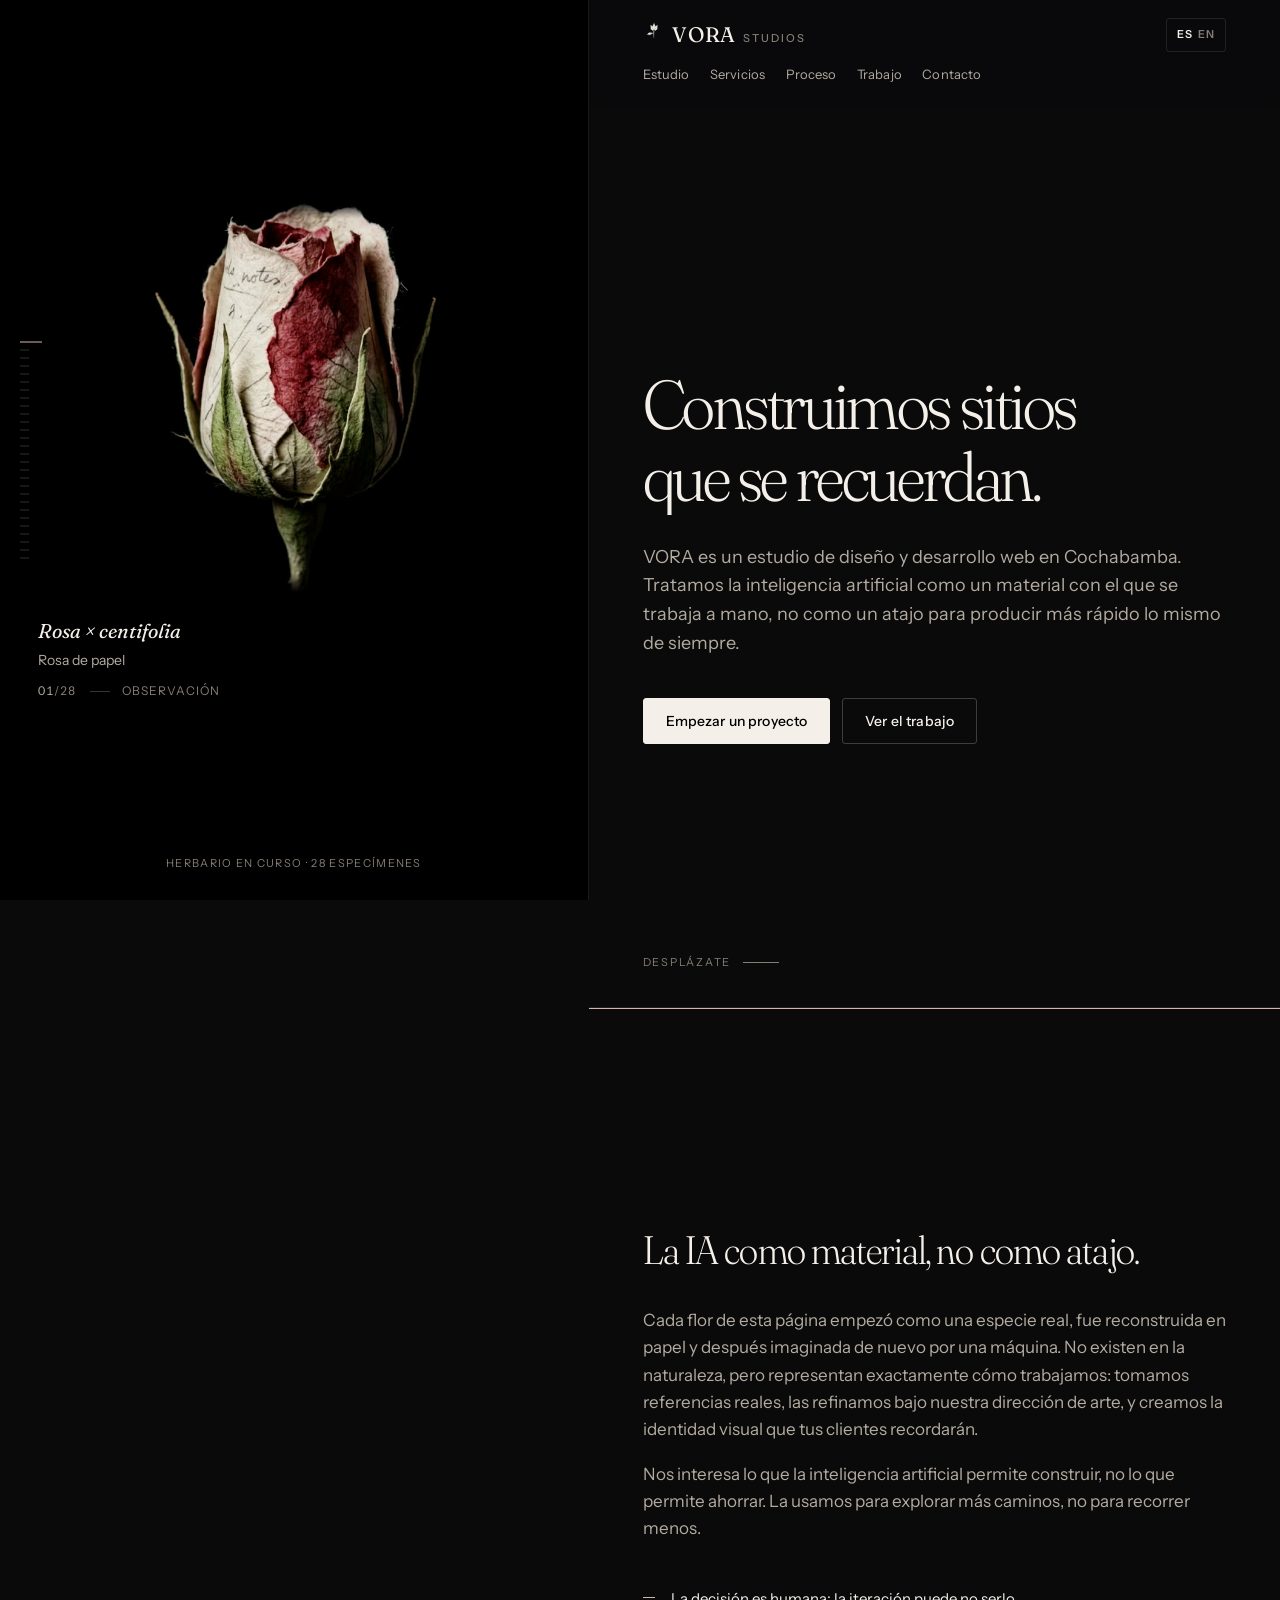
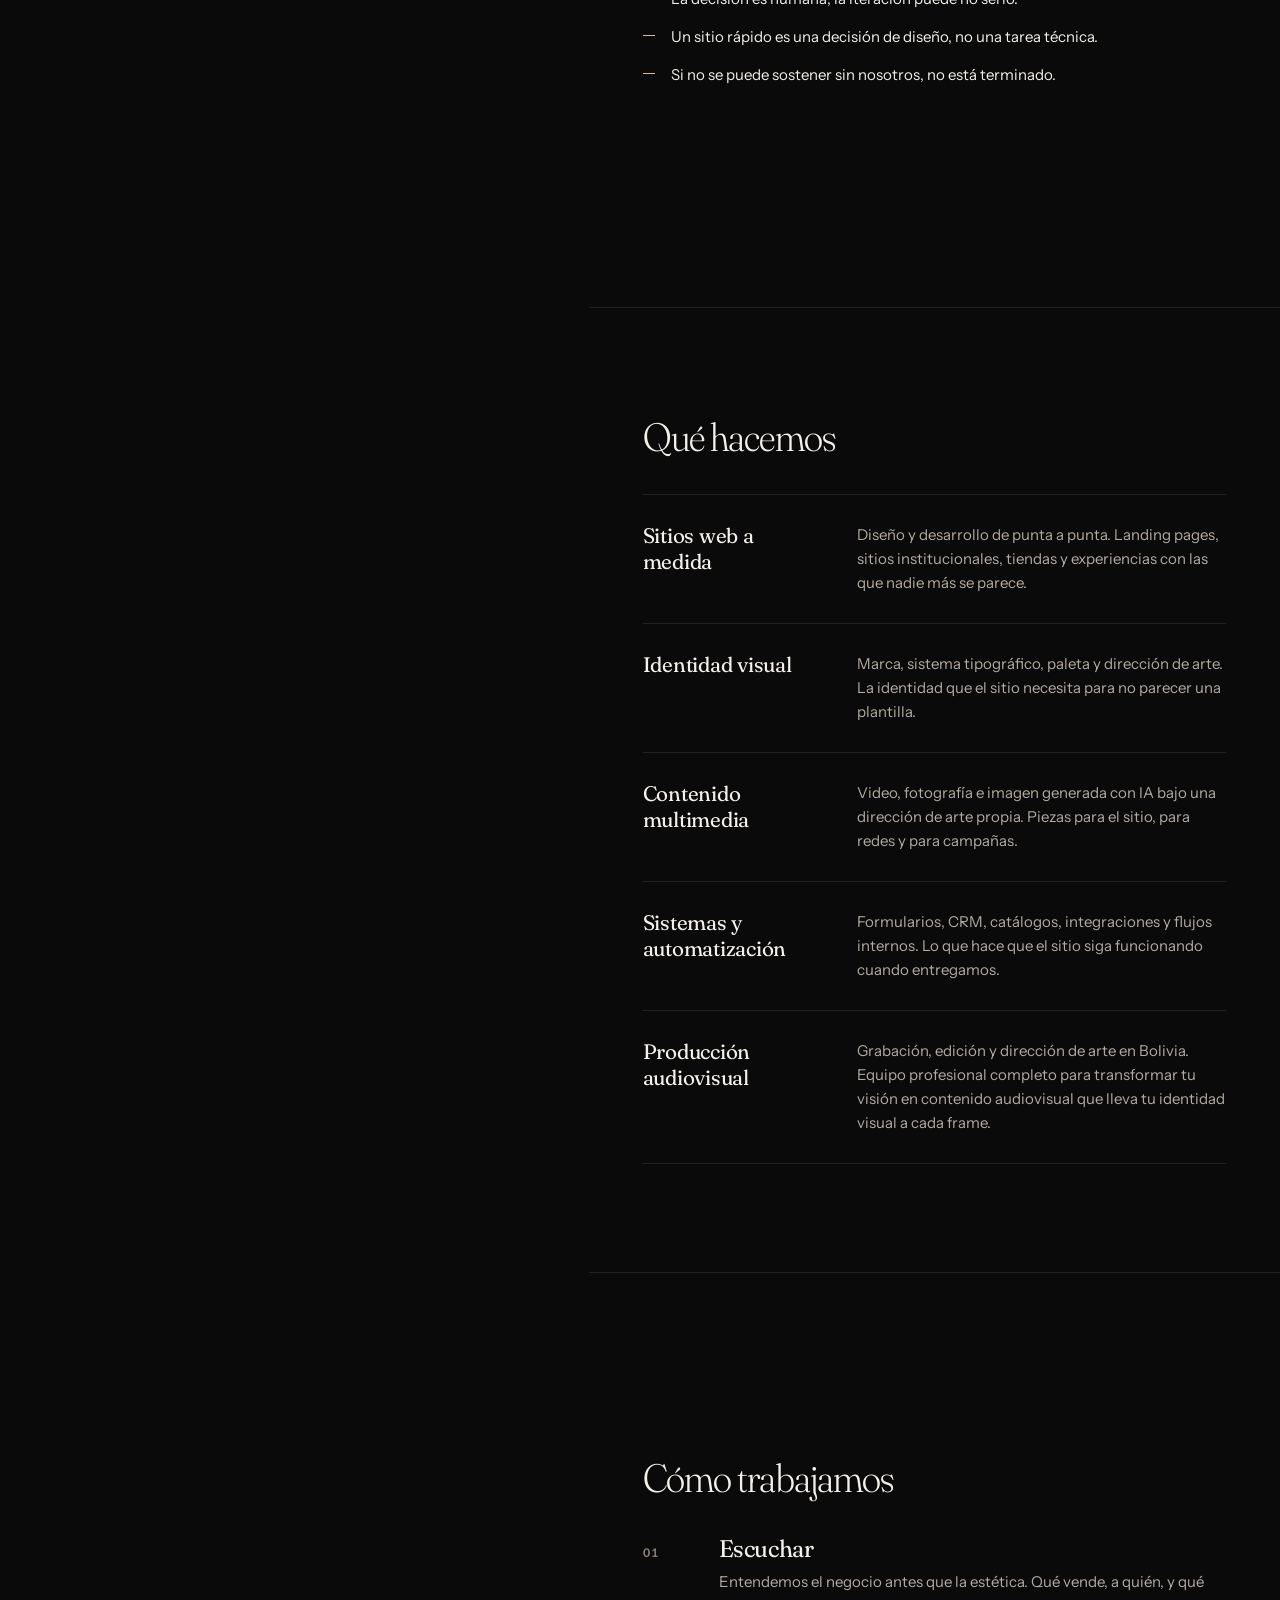
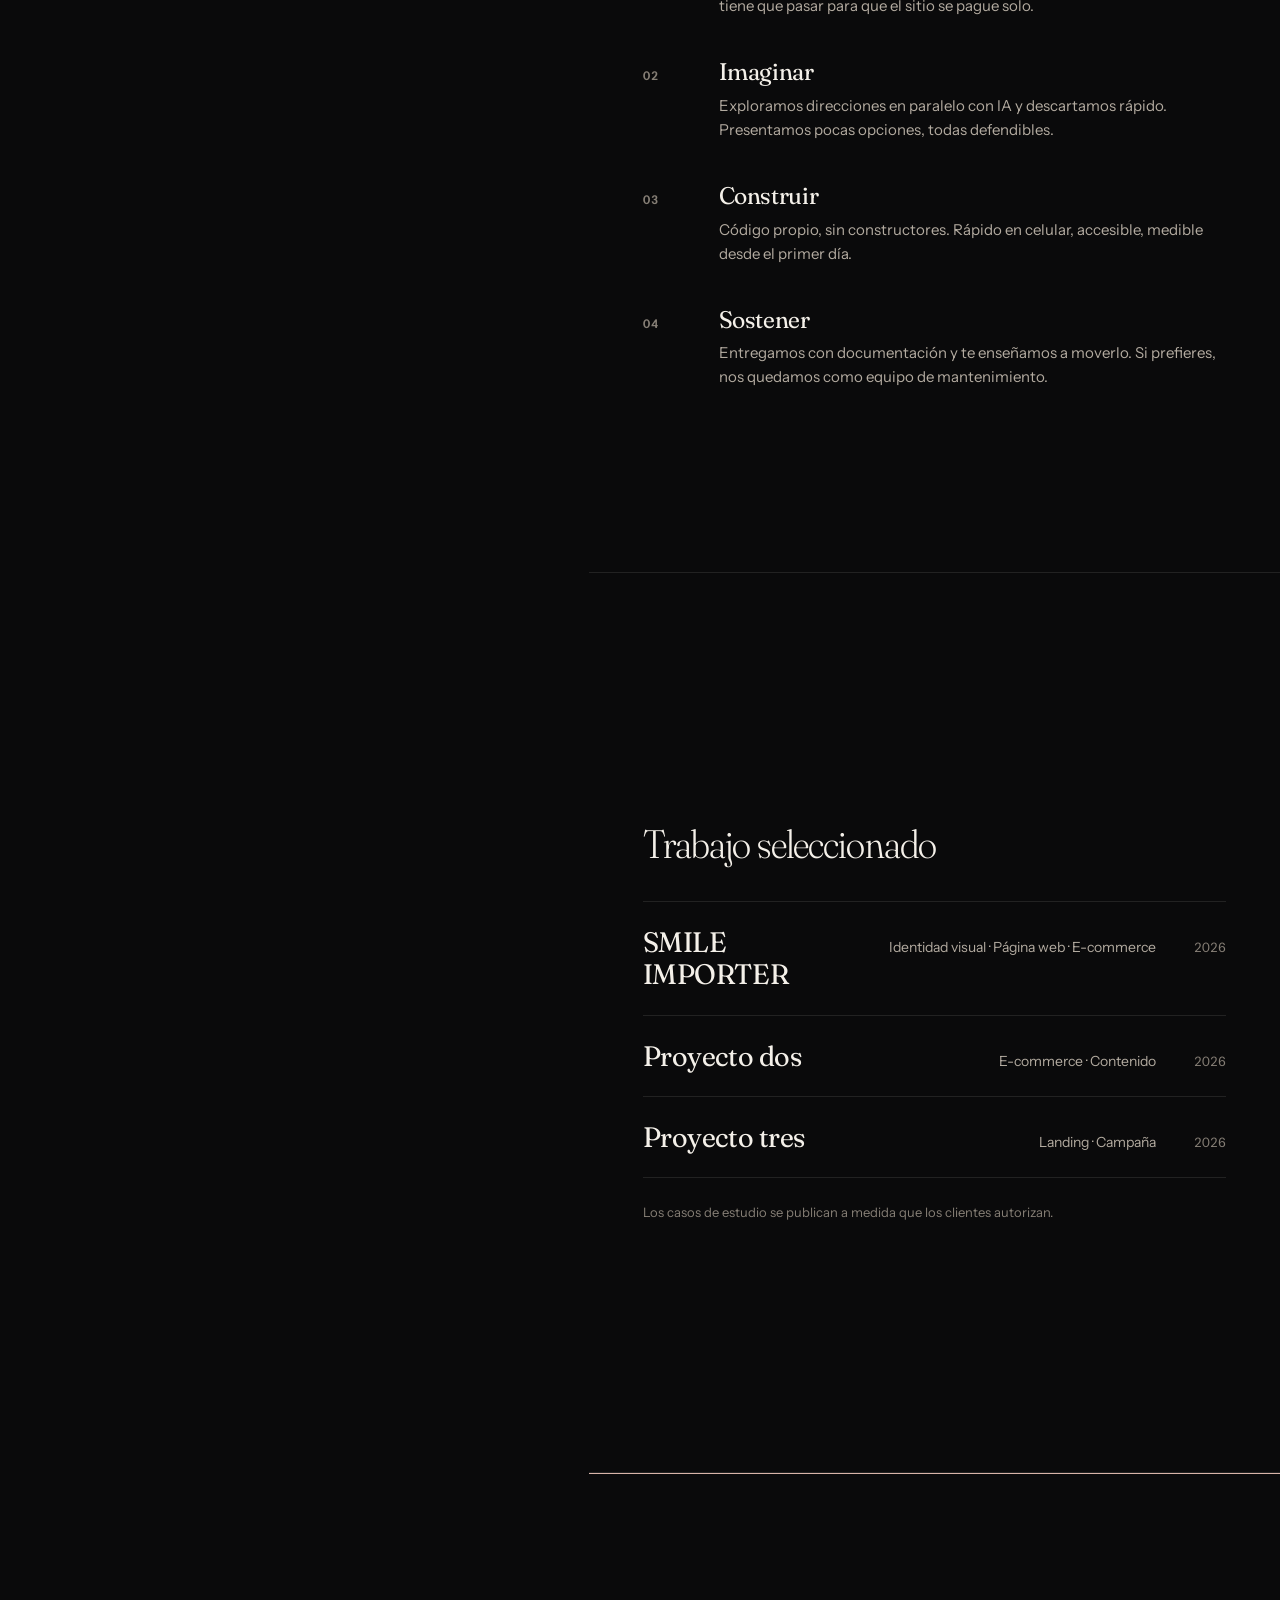
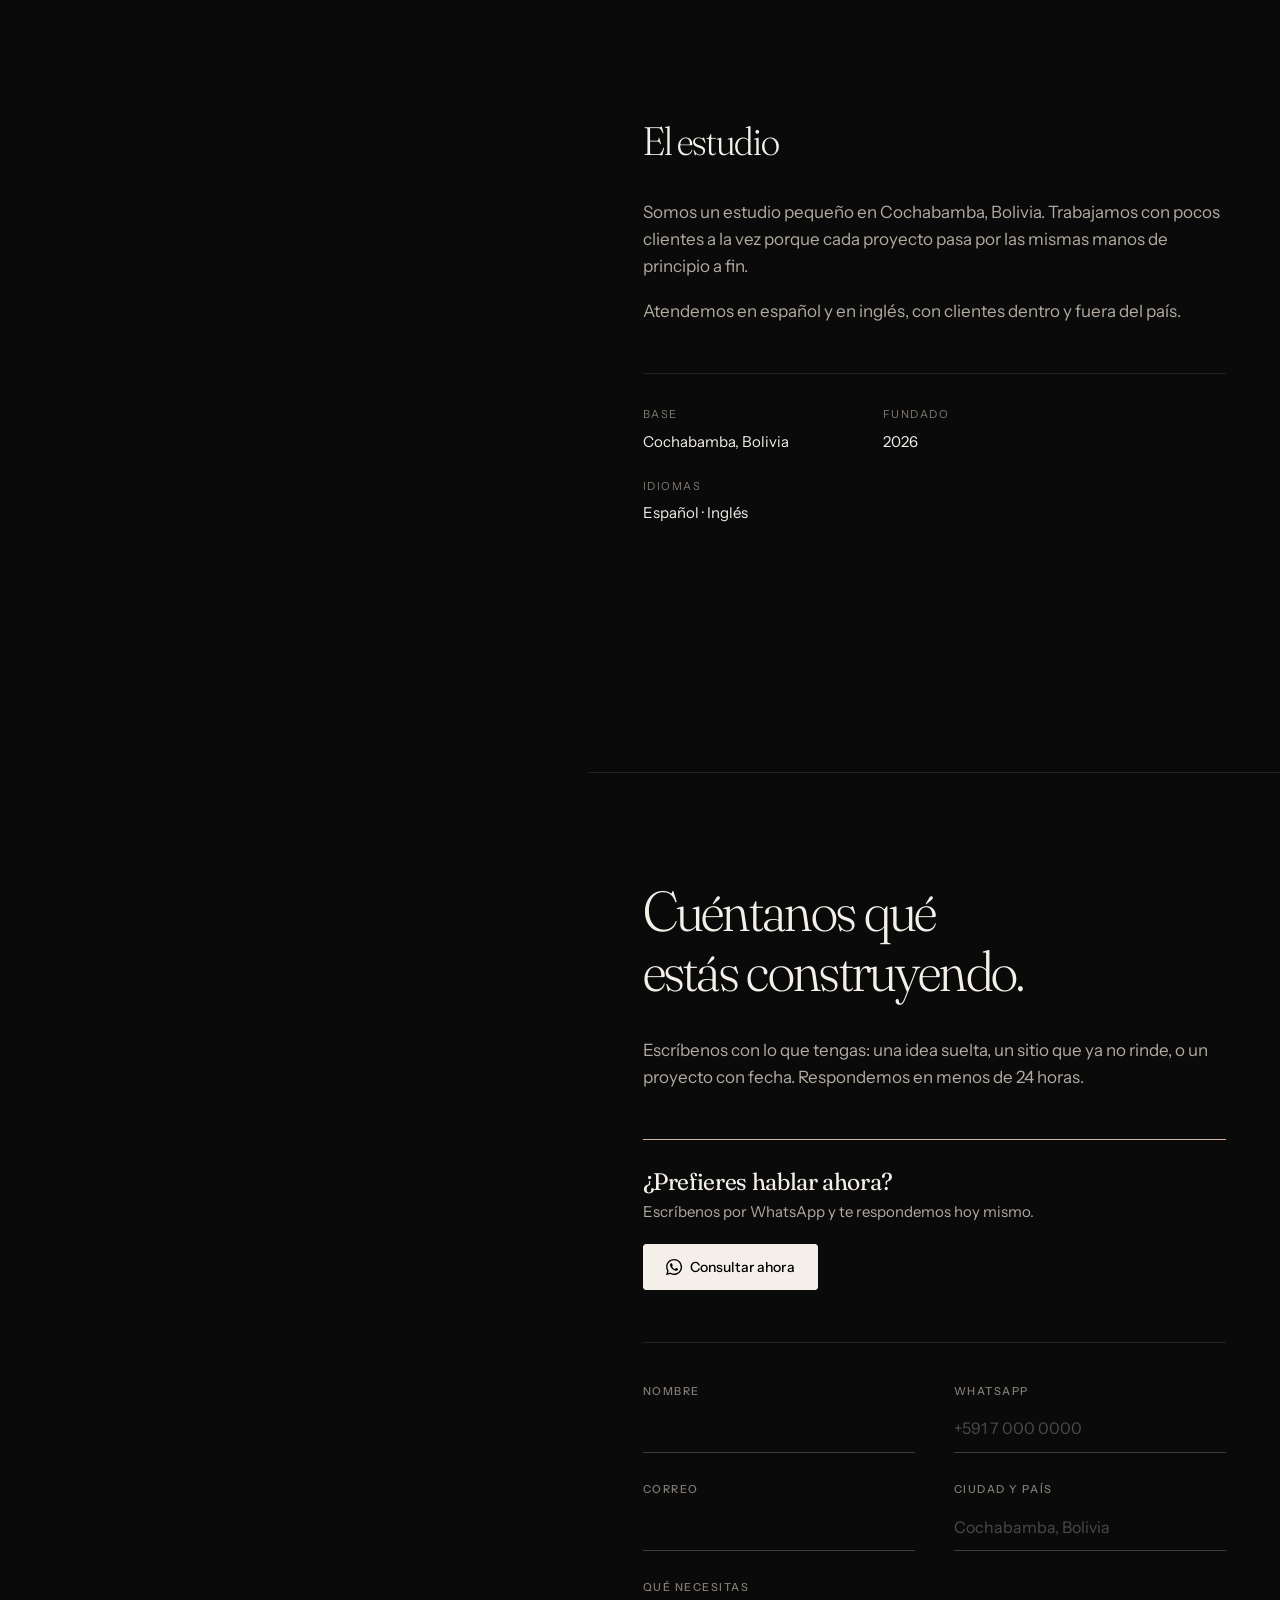
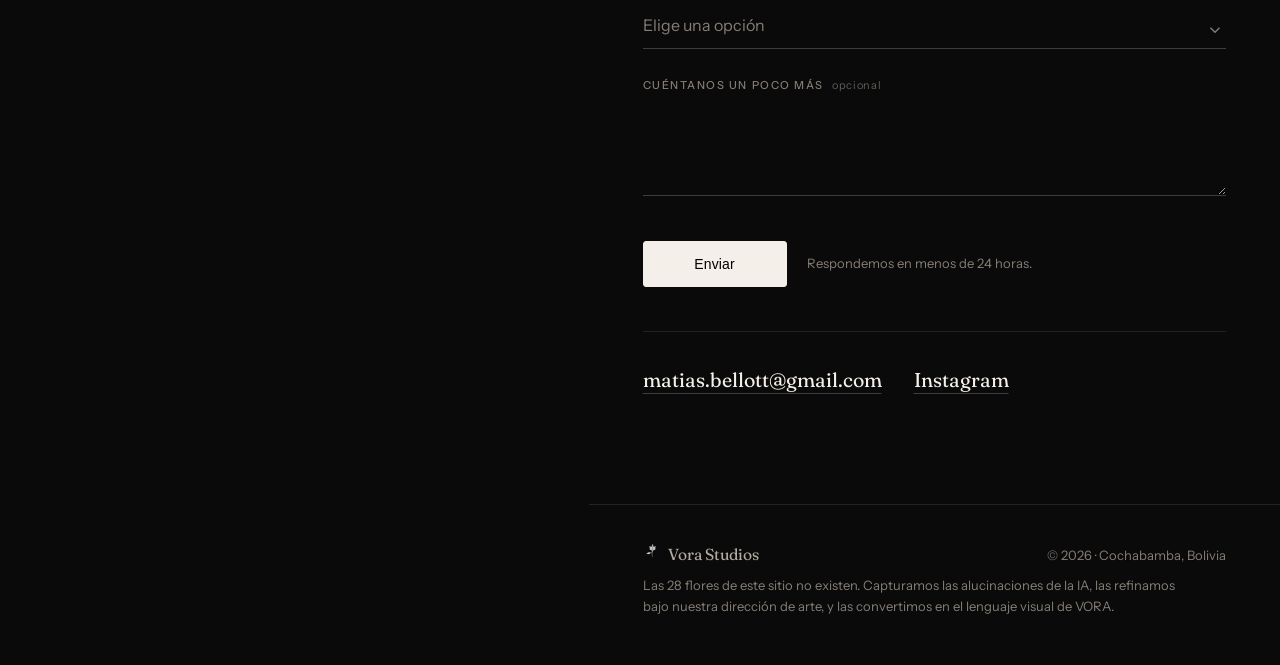
==== commit de827a3d: "Add VORA paper-flower mark: header icon, footer icon, favicon Incorporates the approved paper-flower" ====
--- a/index.html
+++ b/index.html
@@ -6,6 +6,9 @@
 <title>Vora Studios — Estudio de diseño y desarrollo web</title>
 <meta name="description" content="VORA es un estudio de diseño y desarrollo web en Cochabamba, Bolivia. Usamos inteligencia artificial como material creativo, no como atajo.">
 <meta name="theme-color" content="#000000">
+<link rel="icon" type="image/png" sizes="32x32" href="assets/img/favicon-32.png">
+<link rel="icon" type="image/png" sizes="192x192" href="assets/img/favicon-192.png">
+<link rel="apple-touch-icon" sizes="192x192" href="assets/img/favicon-192.png">
 <link rel="preconnect" href="">
 <link rel="stylesheet" href="assets/fonts/fonts.css">
 <link rel="stylesheet" href="assets/css/vora.css">
@@ -44,6 +47,7 @@
 
   <header class="topbar">
     <a class="mark" href="#inicio" aria-label="Vora Studios, inicio">
+      <img class="mark__icon" src="assets/img/vora-mark.png" alt="" aria-hidden="true">
       <span class="mark__name">Vora</span>
       <span class="mark__suffix">Studios</span>
     </a>
@@ -287,7 +291,7 @@
   </main>
 
   <footer class="foot">
-    <p class="foot__mark">Vora Studios</p>
+    <p class="foot__mark"><img class="foot__mark-icon" src="assets/img/vora-mark.png" alt="" aria-hidden="true">Vora Studios</p>
     <p class="foot__legal">© <span data-slot="year">2026</span> · <span data-i18n="footRights">Cochabamba, Bolivia</span></p>
     <p class="foot__credit" data-i18n="footCredit">Las 28 flores de este sitio no existen. Capturamos las alucinaciones de la IA, las refinamos bajo nuestra dirección de arte, y las convertimos en el lenguaje visual de VORA.</p>
   </footer>
--- a/assets/css/vora.css
+++ b/assets/css/vora.css
@@ -264,6 +264,12 @@
   text-decoration: none;
   font-family: var(--font-display);
   font-variation-settings: 'SOFT' 40, 'WONK' 1, 'opsz' 40;
+}
+.mark__icon {
+  height: 1.35em;
+  width: auto;
+  display: block;
+  flex-shrink: 0;
 }
 .mark__name {
   font-size: 1.3125rem;
@@ -827,11 +833,21 @@
   color: var(--ink-3);
 }
 .foot__mark {
+  display: flex;
+  align-items: baseline;
+  gap: .4rem;
   font-family: var(--font-display);
   font-variation-settings: 'SOFT' 40, 'WONK' 1, 'opsz' 40;
   font-size: 1rem;
   color: var(--ink-2);
   margin-right: auto;
+}
+.foot__mark-icon {
+  height: 1.2em;
+  width: auto;
+  display: block;
+  flex-shrink: 0;
+  opacity: .85;
 }
 .foot__credit { flex-basis: 100%; max-width: 34rem; }
 
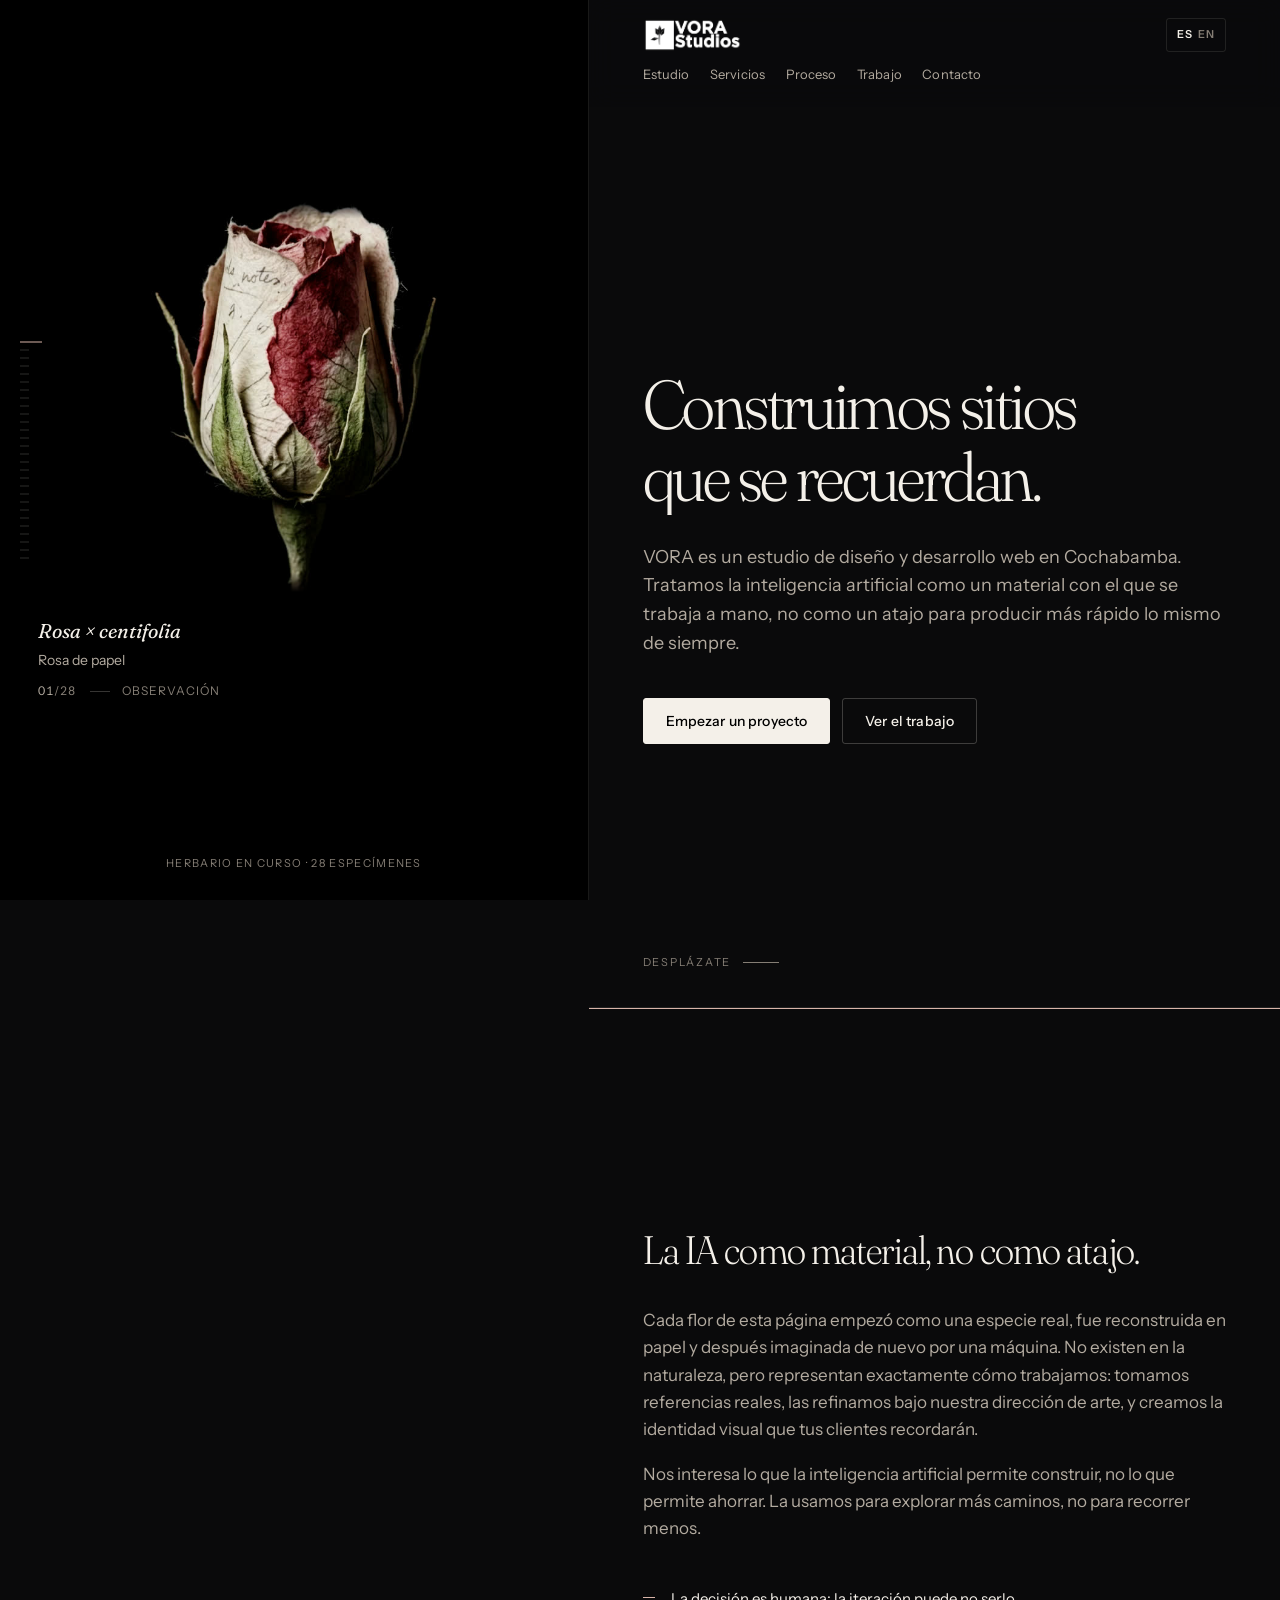
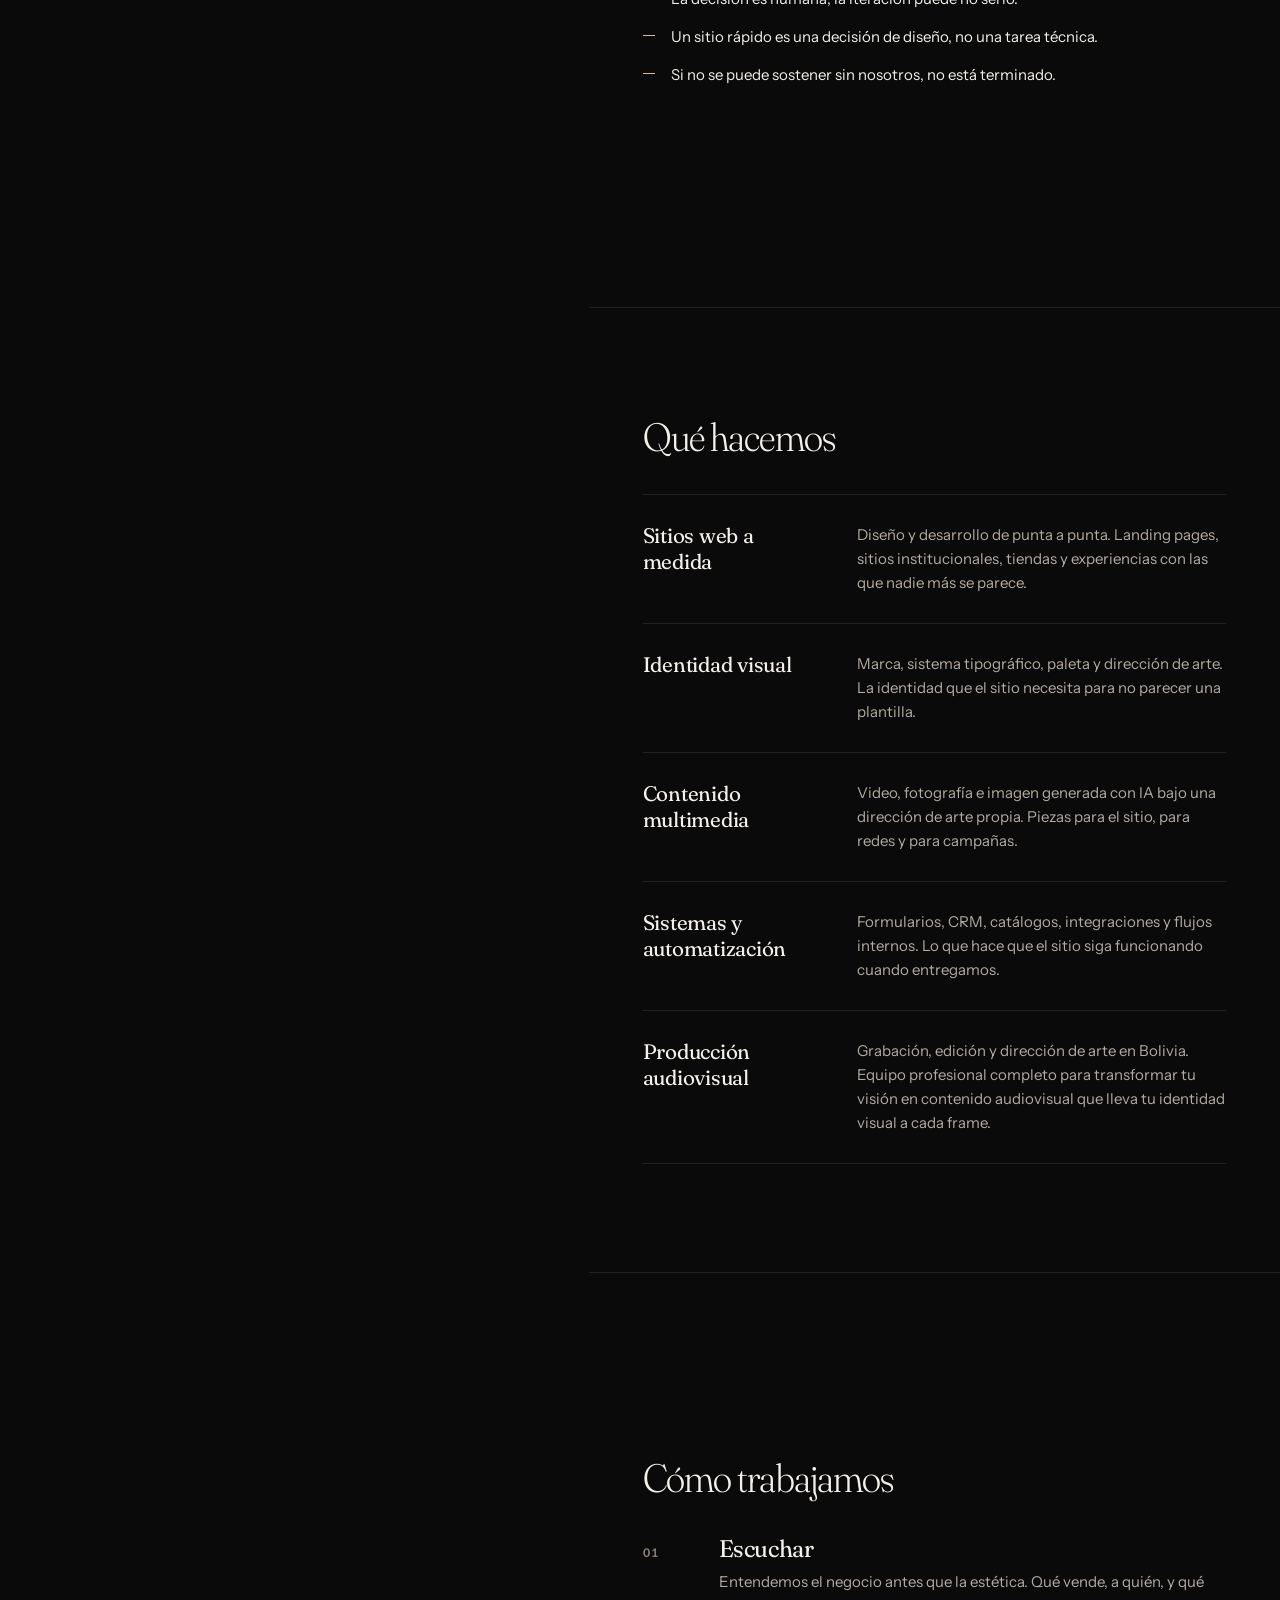
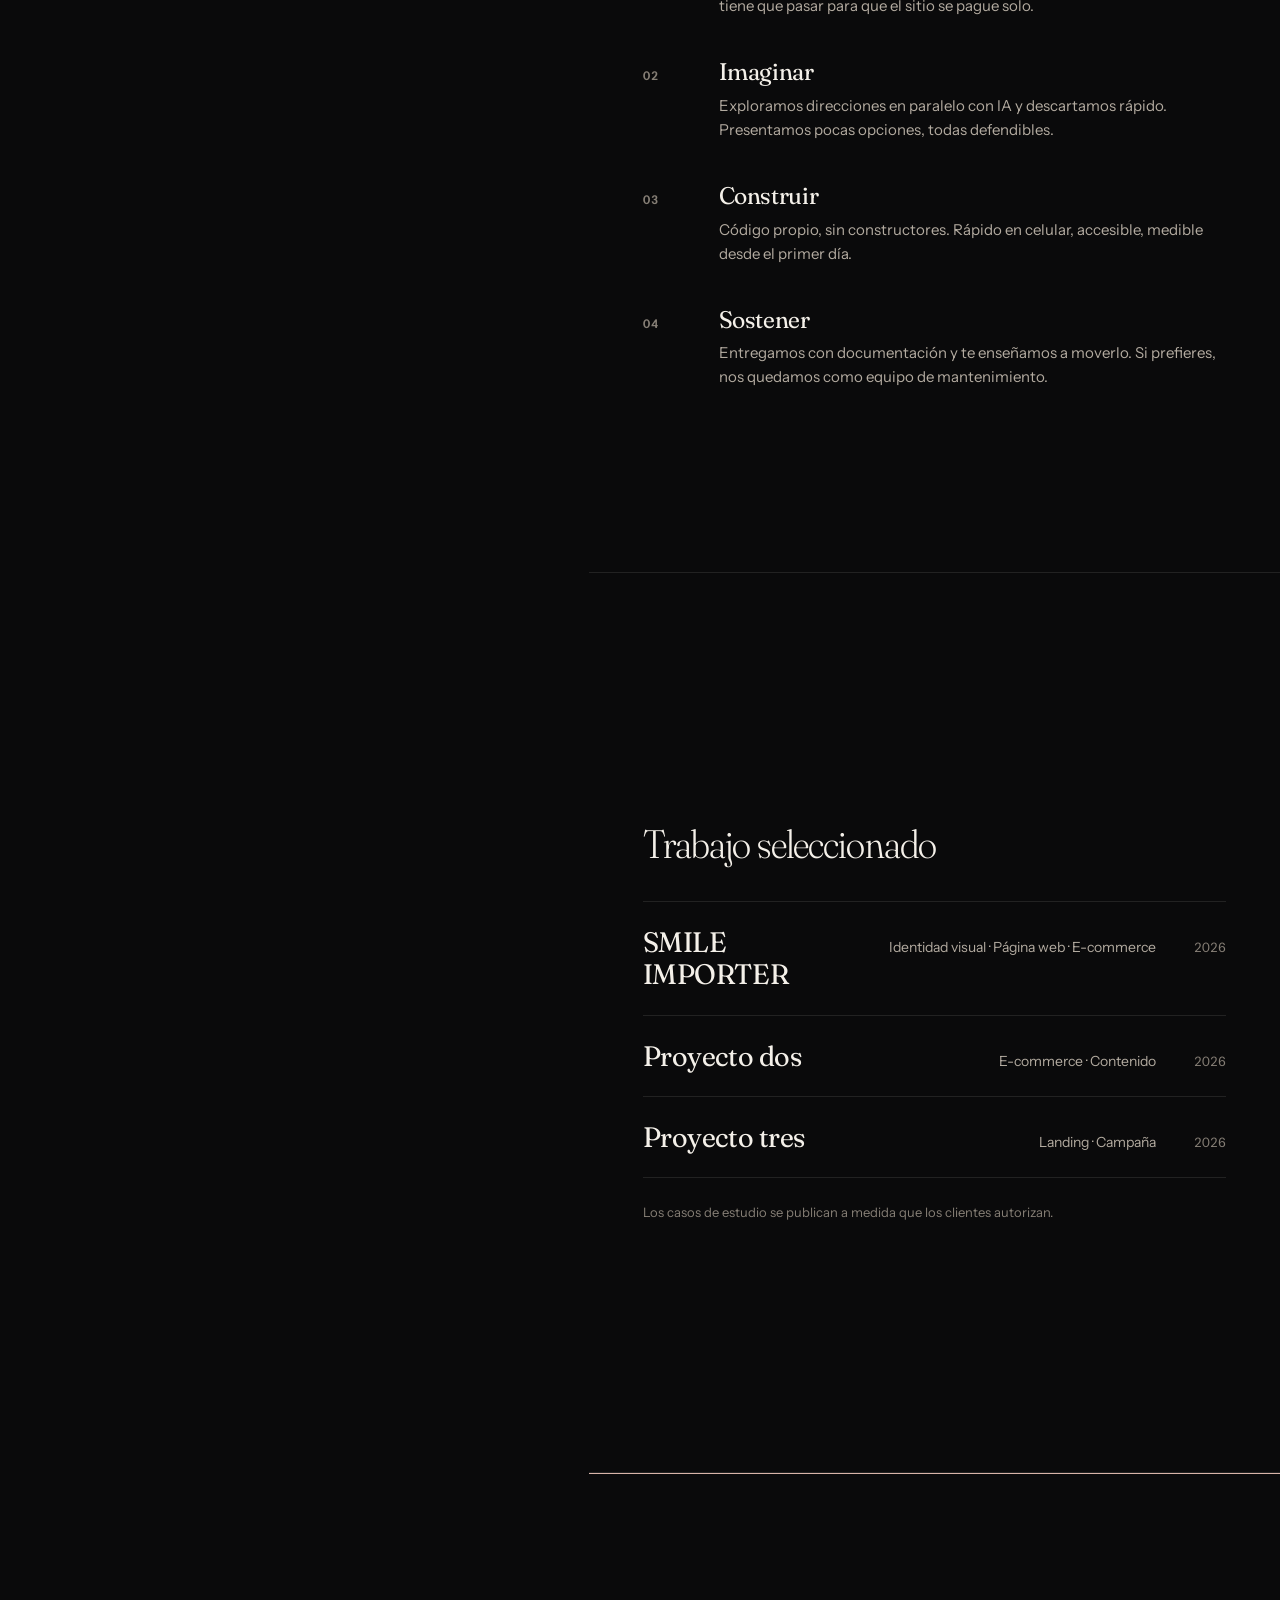
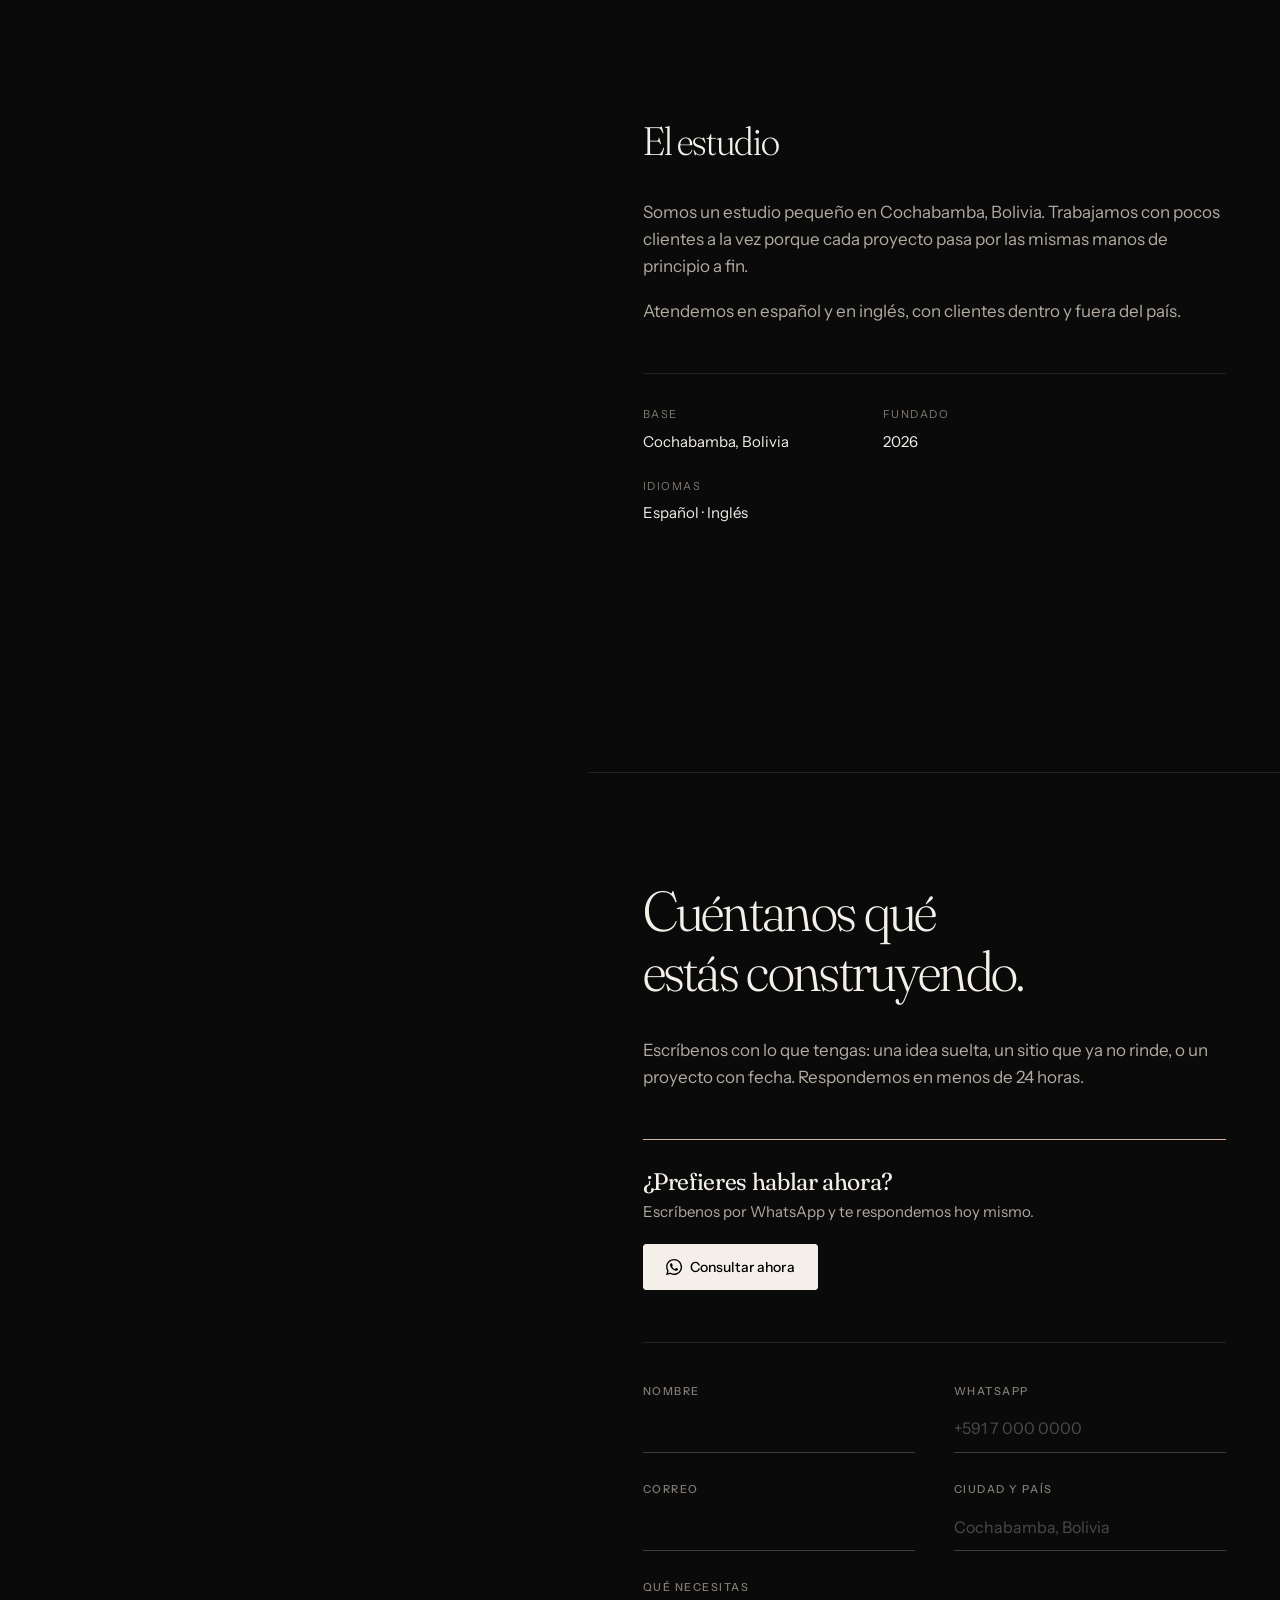
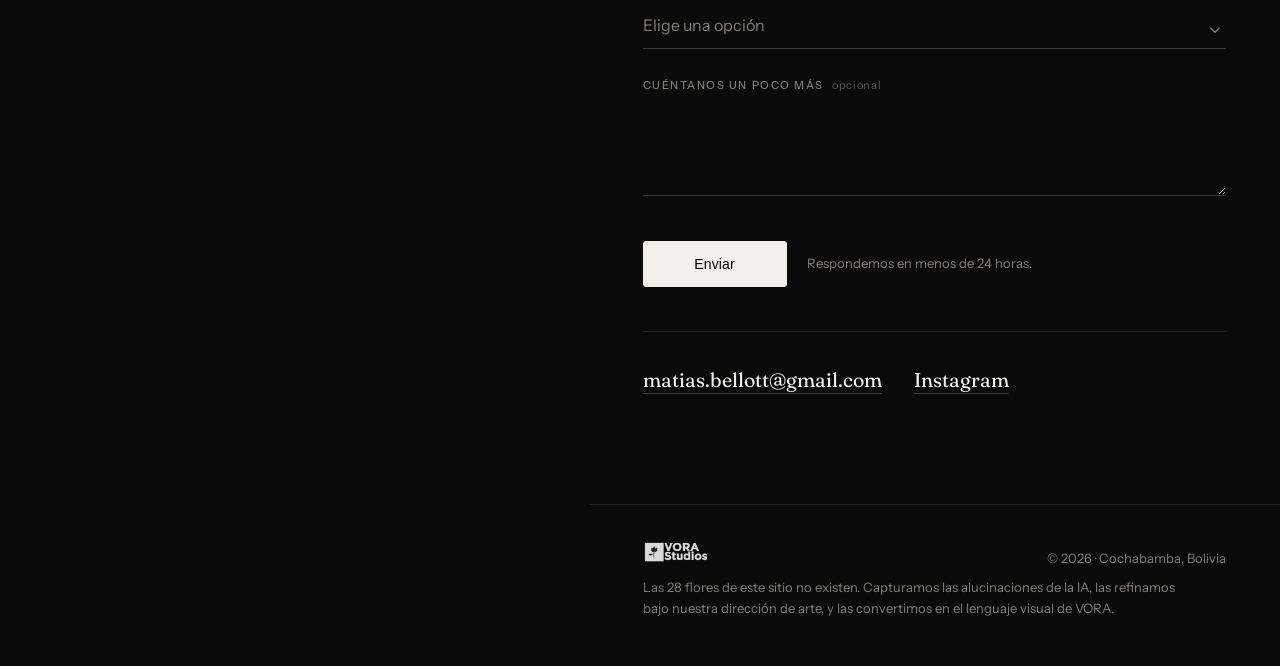
==== commit 76113da2: "Replace header/footer text mark with the full logo lockup image Swaps the small icon + serif text co" ====
--- a/index.html
+++ b/index.html
@@ -47,9 +47,7 @@
 
   <header class="topbar">
     <a class="mark" href="#inicio" aria-label="Vora Studios, inicio">
-      <img class="mark__icon" src="assets/img/vora-mark.png" alt="" aria-hidden="true">
-      <span class="mark__name">Vora</span>
-      <span class="mark__suffix">Studios</span>
+      <img class="mark__logo" src="assets/img/vora-logo-lockup.png" alt="Vora Studios">
     </a>
     <nav class="nav" aria-label="Principal">
       <a href="#estudio" data-i18n="navStudio">Estudio</a>
@@ -291,7 +289,7 @@
   </main>
 
   <footer class="foot">
-    <p class="foot__mark"><img class="foot__mark-icon" src="assets/img/vora-mark.png" alt="" aria-hidden="true">Vora Studios</p>
+    <p class="foot__mark"><img class="foot__mark-logo" src="assets/img/vora-logo-lockup.png" alt="Vora Studios"></p>
     <p class="foot__legal">© <span data-slot="year">2026</span> · <span data-i18n="footRights">Cochabamba, Bolivia</span></p>
     <p class="foot__credit" data-i18n="footCredit">Las 28 flores de este sitio no existen. Capturamos las alucinaciones de la IA, las refinamos bajo nuestra dirección de arte, y las convertimos en el lenguaje visual de VORA.</p>
   </footer>
--- a/assets/css/vora.css
+++ b/assets/css/vora.css
@@ -258,32 +258,14 @@
 
 .mark {
   display: flex;
-  align-items: baseline;
-  gap: .4rem;
+  align-items: center;
   margin-right: auto;
   text-decoration: none;
-  font-family: var(--font-display);
-  font-variation-settings: 'SOFT' 40, 'WONK' 1, 'opsz' 40;
-}
-.mark__icon {
-  height: 1.35em;
+}
+.mark__logo {
+  height: 2.1rem;
   width: auto;
   display: block;
-  flex-shrink: 0;
-}
-.mark__name {
-  font-size: 1.3125rem;
-  font-weight: 400;
-  letter-spacing: .04em;
-  text-transform: uppercase;
-}
-.mark__suffix {
-  font-family: var(--font-text);
-  font-size: .6875rem;
-  font-weight: 500;
-  letter-spacing: .18em;
-  text-transform: uppercase;
-  color: var(--ink-3);
 }
 
 .nav {
@@ -834,19 +816,13 @@
 }
 .foot__mark {
   display: flex;
-  align-items: baseline;
-  gap: .4rem;
-  font-family: var(--font-display);
-  font-variation-settings: 'SOFT' 40, 'WONK' 1, 'opsz' 40;
-  font-size: 1rem;
-  color: var(--ink-2);
+  align-items: center;
   margin-right: auto;
 }
-.foot__mark-icon {
-  height: 1.2em;
+.foot__mark-logo {
+  height: 1.4rem;
   width: auto;
   display: block;
-  flex-shrink: 0;
   opacity: .85;
 }
 .foot__credit { flex-basis: 100%; max-width: 34rem; }
